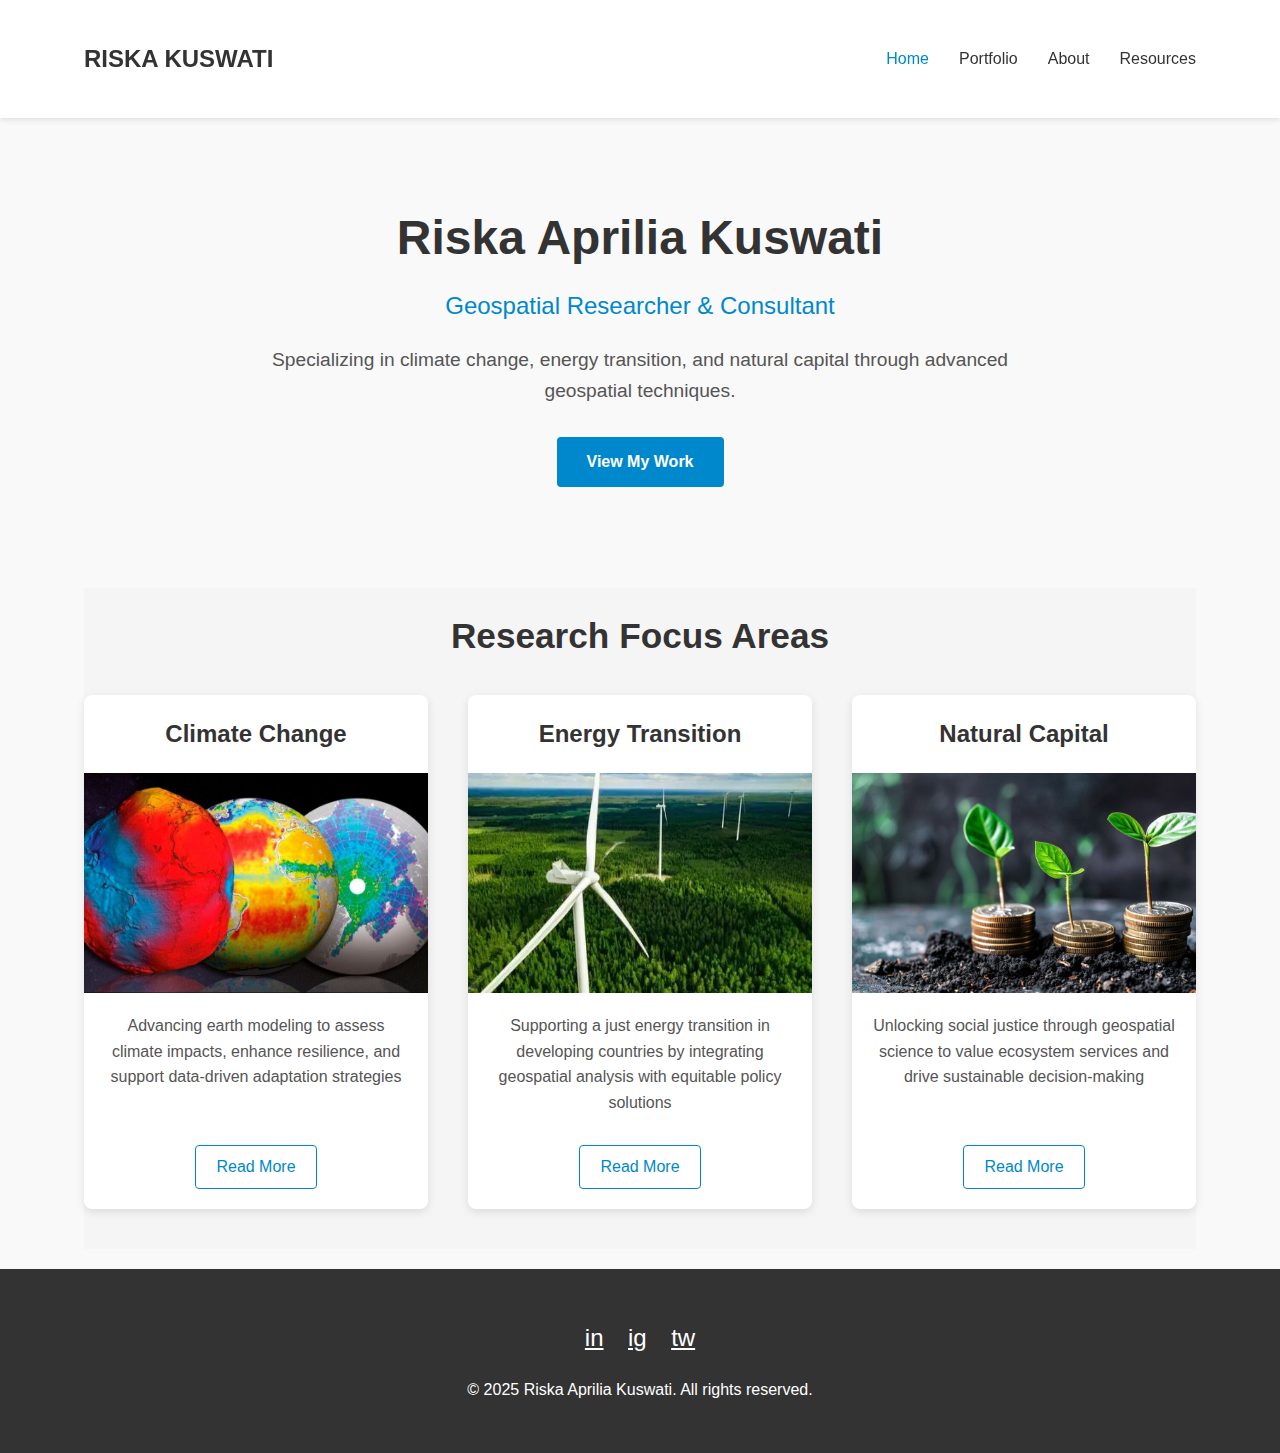
==== index.html @ 2ef8979d "add resources menu" ====
<!DOCTYPE html>
<html lang="en">
<head>
    <meta charset="UTF-8">
    <meta name="viewport" content="width=device-width, initial-scale=1.0">
    <title>Riska Aprilia Kuswati - Home</title>
    <link rel="stylesheet" href="styles.css">
</head>
<body>
    <!-- Header & Navigation -->
    <header>
        <div class="container">
            <nav>
                <div class="logo">RISKA KUSWATI</div>
                <ul class="nav-links">
                    <li><a href="index.html" class="nav-link active">Home</a></li>
                    <li><a href="portfolio.html" class="nav-link">Portfolio</a></li>
                    <li><a href="about.html" class="nav-link">About</a></li>
                    <li><a href="resources.html" class="nav-link">Resources</a></li>
                </ul>
                <div class="menu-toggle">&#9776;</div>
            </nav>
        </div>
    </header>

    <!-- Home Section -->
    <section id="home" class="active">
        <div class="container home-container">
            <div class="hero">
                <h1>Riska Aprilia Kuswati</h1>
                <p class="subtitle">Geospatial Researcher & Consultant</p>
                <p>Specializing in climate change, energy transition, and natural capital through advanced geospatial techniques.</p>
                <a href="portfolio.html" class="cta-button">View My Work</a>
            </div>
        </div>
        
        <div class="container">
            <div class="research-areas">
                <h2>Research Focus Areas</h2>
                <div class="research-grid">
                    <!-- Climate Change Area -->
                    <div class="research-item">
                        <h3>Climate Change</h3>
                        <div class="research-img">
                            <img src="images/climatechange.jpg" alt="Climate Change Research">
                        </div>
                        <p>Advancing earth modeling to assess climate impacts, enhance resilience, and support data-driven adaptation strategies</p>
                        <a href="#" class="read-more">Read More</a>
                    </div>
                    
                    <!-- Energy Transition Area -->
                    <div class="research-item">
                        <h3>Energy Transition</h3>
                        <div class="research-img">
                            <img src="images/energytransition.jpg" alt="Energy Transition Research">
                        </div>
                        <p>Supporting a just energy transition in developing countries by integrating geospatial analysis with equitable policy solutions</p>
                        <a href="#" class="read-more">Read More</a>
                    </div>
                    
                    <!-- Natural Capital Area -->
                    <div class="research-item">
                        <h3>Natural Capital</h3>
                        <div class="research-img">
                            <img src="images/naturalcapital.jpg" alt="Natural Capital Research">
                        </div>
                        <p>Unlocking social justice through geospatial science to value ecosystem services and drive sustainable decision-making</p>
                        <a href="#" class="read-more">Read More</a>
                    </div>
                </div>
            </div>
        </div>
    </section>

    <!-- Footer -->
    <footer>
        <div class="container">
            <div class="social-links">
                <!-- Add your social media links here -->
                <a href="#" title="LinkedIn">in</a>
                <a href="#" title="Instagram">ig</a>
                <a href="#" title="Twitter">tw</a>
            </div>
            <p>&copy; 2025 Riska Aprilia Kuswati. All rights reserved.</p>
        </div>
    </footer>

    <script>
        // Mobile menu toggle
        const menuToggle = document.querySelector('.menu-toggle');
        const navLinks = document.querySelector('.nav-links');
        
        menuToggle.addEventListener('click', () => {
            navLinks.classList.toggle('active');
        });
    </script>
</body>
</html>
---- styles.css ----
/* Reset and Base Styles */
* {
    margin: 0;
    padding: 0;
    box-sizing: border-box;
    font-family: 'Segoe UI', Tahoma, Geneva, Verdana, sans-serif;
}

body {
    line-height: 1.6;
    color: #333;
    background-color: #f5f5f5;
}

/* Container */
.container {
    width: 90%;
    max-width: 1200px;
    margin: 0 auto;
    padding: 20px;
}

/* Header */
header {
    background-color: #fff;
    box-shadow: 0 2px 5px rgba(0,0,0,0.1);
    position: sticky;
    top: 0;
    z-index: 100;
}

nav {
    display: flex;
    justify-content: space-between;
    align-items: center;
    padding: 20px 0;
}

.logo {
    font-size: 1.5rem;
    font-weight: bold;
    color: #333;
}

.nav-links {
    display: flex;
    list-style: none;
}

.nav-links li {
    margin-left: 30px;
}

.nav-links a {
    text-decoration: none;
    color: #333;
    font-weight: 500;
    transition: color 0.3s;
}

.nav-links a:hover, .nav-links a.active {
    color: #0088cc;
}

.menu-toggle {
    display: none;
    cursor: pointer;
    font-size: 1.5rem;
}

/* Section Styles */
section {
    display: block;
}

h2 {
    font-size: 2.5rem;
    margin-bottom: 30px;
    color: #0088cc;
}

/* CTA Button */
.cta-button {
    display: inline-block;
    background-color: #0088cc;
    color: #fff;
    padding: 12px 30px;
    border-radius: 4px;
    text-decoration: none;
    font-weight: bold;
    transition: background-color 0.3s;
}

.cta-button:hover {
    background-color: #006699;
}

/* Home Section */
#home {
    text-align: center;
    display: flex;
    flex-direction: column;
    justify-content: flex-start;
    align-items: center;
    background-color: #f9f9f9;
}

.home-container {
    position: relative;
    min-height: 50vh;
    width: 100%;
    display: flex;
    align-items: center;
    justify-content: center;
}

.hero {
    max-width: 800px;
    margin: 0 auto;
    width: 100%;
    padding: 40px 20px;
}

.hero h1 {
    font-size: 3rem;
    margin-bottom: 10px;
    color: #333;
}

.hero .subtitle {
    font-size: 1.5rem;
    color: #0088cc;
    font-weight: 500;
    margin-bottom: 20px;
}

.hero p {
    font-size: 1.2rem;
    margin-bottom: 30px;
    color: #555;
}

/* Research Areas */
.research-areas {
    width: 100%;
    padding: 20px 0 40px;
    background-color: #f5f5f5;
}

.research-areas h2 {
    margin-bottom: 30px;
    color: #333;
    font-size: 2.2rem;
}

.research-grid {
    display: grid;
    grid-template-columns: repeat(auto-fit, minmax(300px, 1fr));
    gap: 40px;
    max-width: 1200px;
    margin: 0 auto;
}

.research-item {
    background: #fff;
    border-radius: 8px;
    overflow: hidden;
    box-shadow: 0 3px 10px rgba(0,0,0,0.1);
    transition: transform 0.3s, box-shadow 0.3s;
    display: flex;
    flex-direction: column;
    padding-bottom: 20px;
}

.research-item:hover {
    transform: translateY(-5px);
    box-shadow: 0 5px 15px rgba(0,0,0,0.15);
}

.research-item h3 {
    color: #333;
    font-size: 1.5rem;
    padding: 20px;
    margin: 0;
    text-align: center;
}

.research-img {
    width: 100%;
    height: 220px;
    overflow: hidden;
}

.research-img img {
    width: 100%;
    height: 100%;
    object-fit: cover;
    transition: transform 0.5s;
}

.research-item:hover .research-img img {
    transform: scale(1.05);
}

.research-item p {
    padding: 20px;
    margin: 0;
    line-height: 1.6;
    color: #555;
    flex-grow: 1;
    text-align: center;
}

.read-more {
    display: inline-block;
    margin: 10px auto 0;
    padding: 8px 20px;
    color: #0088cc;
    text-decoration: none;
    font-weight: 500;
    border: 1px solid #0088cc;
    border-radius: 4px;
    transition: background 0.3s, color 0.3s;
}

.read-more:hover {
    background: #0088cc;
    color: #fff;
}

/* Portfolio Categories */
.portfolio-categories {
    margin-bottom: 40px;
    text-align: center;
}

.category-btn {
    background: #f5f5f5;
    color: #333;
    border: none;
    padding: 10px 20px;
    margin: 0 5px 10px;
    border-radius: 4px;
    cursor: pointer;
    font-weight: 500;
    transition: all 0.3s ease;
}

.category-btn.active {
    background: #0088cc;
    color: white;
}

/* Carousel Styles */
.carousel-container {
    width: 100%;
    max-width: 800px;
    margin: 0 auto;
}

.carousel-section {
    display: none;
    margin-bottom: 60px;
}

.carousel-section.active {
    display: block;
}

.category-description {
    text-align: center;
    margin-bottom: 30px;
}

.category-description h3 {
    color: #0088cc;
    font-size: 1.8rem;
    margin-bottom: 10px;
}

.category-description p {
    color: #555;
    font-size: 1.1rem;
    max-width: 700px;
    margin: 0 auto;
}

.carousel {
    position: relative;
    overflow: hidden;
    border-radius: 8px;
    box-shadow: 0 4px 8px rgba(0,0,0,0.1);
    background: #fff;
}

.carousel-inner {
    position: relative;
    width: 100%;
    height: 500px;
}

.carousel-item {
    position: absolute;
    top: 0;
    left: 0;
    width: 100%;
    height: 100%;
    opacity: 0;
    transition: opacity 0.6s ease-in-out;
}

.carousel-item.active {
    opacity: 1;
}

.carousel-img {
    width: 100%;
    height: 100%;
    object-fit: cover;
}

.carousel-caption {
    position: absolute;
    bottom: 0;
    left: 0;
    right: 0;
    background: rgba(0,0,0,0.7);
    color: white;
    padding: 15px 20px;
    font-size: 1.1rem;
}

.carousel-control {
    position: absolute;
    top: 50%;
    transform: translateY(-50%);
    font-size: 24px;
    font-weight: bold;
    background: rgba(0,0,0,0.3);
    color: white;
    border: none;
    width: 40px;
    height: 40px;
    border-radius: 50%;
    cursor: pointer;
    display: flex;
    justify-content: center;
    align-items: center;
    transition: background 0.3s;
}

.carousel-control:hover {
    background: rgba(0,0,0,0.6);
}

.prev {
    left: 10px;
}

.next {
    right: 10px;
}

/* About Section */
.about-wrapper {
    display: flex;
    position: relative;
}

.about-img {
    width: 250px;
    margin-right: 30px;
    flex-shrink: 0;
}

.about-img img {
    width: 100%;
    border-radius: 8px;
    box-shadow: 0 2px 5px rgba(0,0,0,0.1);
}

.about-text-full {
    flex: 1;
}

.about-text-full p,
.about-text-full ul {
    margin-bottom: 15px;
    line-height: 1.6;
}

.about-text-full ul {
    list-style-type: disc;
    margin-left: 20px;
    margin-bottom: 20px;
}

/* Footer */
footer {
    background-color: #333;
    color: #fff;
    text-align: center;
    padding: 30px 0;
}

.social-links {
    margin-bottom: 20px;
}

.social-links a {
    color: #fff;
    font-size: 1.5rem;
    margin: 0 10px;
    transition: color 0.3s;
}

.social-links a:hover {
    color: #0088cc;
}

/* Responsive Styles */
@media (max-width: 768px) {
    .menu-toggle {
        display: block;
    }
    
    .nav-links {
        position: absolute;
        top: 100%;
        left: 0;
        width: 100%;
        background-color: #fff;
        flex-direction: column;
        padding: 20px;
        box-shadow: 0 2px 5px rgba(0,0,0,0.1);
        display: none;
    }
    
    .nav-links.active {
        display: flex;
    }
    
    .nav-links li {
        margin: 10px 0;
    }
    
    .about-wrapper {
        flex-direction: column;
    }
    
    .about-img {
        width: 80%;
        max-width: 250px;
        margin: 0 auto 20px;
    }
}
/* Blog Preview Styles */
.blog-previews {
    margin-top: 20px;
}

.blog-preview-card {
    background-color: #f9f9f9;
    border-left: 3px solid #0088cc;
    padding: 15px;
    margin-bottom: 15px;
    border-radius: 0 4px 4px 0;
    transition: transform 0.2s, box-shadow 0.2s;
}

.blog-preview-card:hover {
    transform: translateX(5px);
    box-shadow: 0 2px 8px rgba(0,0,0,0.1);
}

.blog-preview-card h4 {
    margin: 0 0 5px 0;
    color: #333;
    font-size: 1.1rem;
}

.blog-date {
    color: #777;
    font-size: 0.8rem;
    margin: 0 0 8px 0;
}

.blog-excerpt {
    margin: 0 0 10px 0;
    font-size: 0.9rem;
    line-height: 1.5;
    color: #555;
    display: -webkit-box;
    -webkit-line-clamp: 3;
    -webkit-box-orient: vertical;
    overflow: hidden;
    text-overflow: ellipsis;
}

/* When you have multiple blog posts */
.all-blogs-link {
    display: block;
    margin-top: 15px;
    text-align: right;
    font-size: 0.9rem;
}
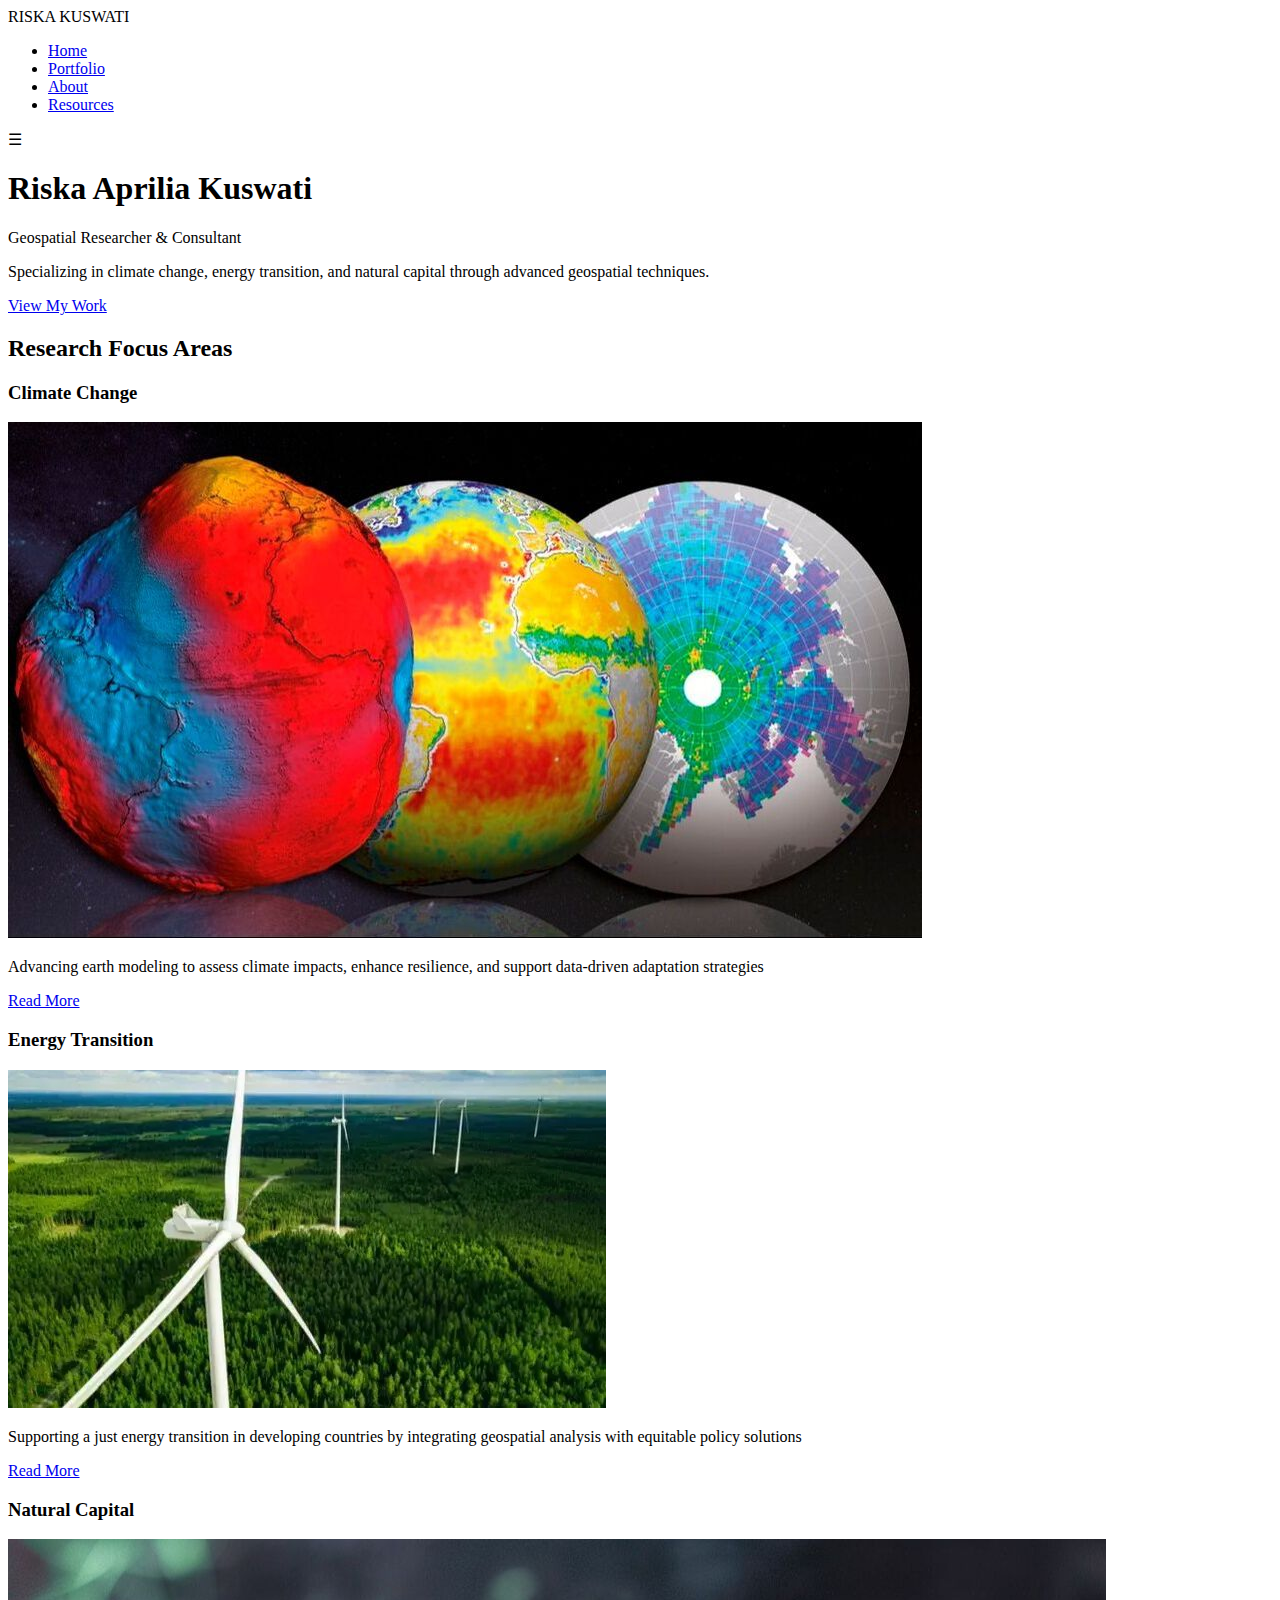
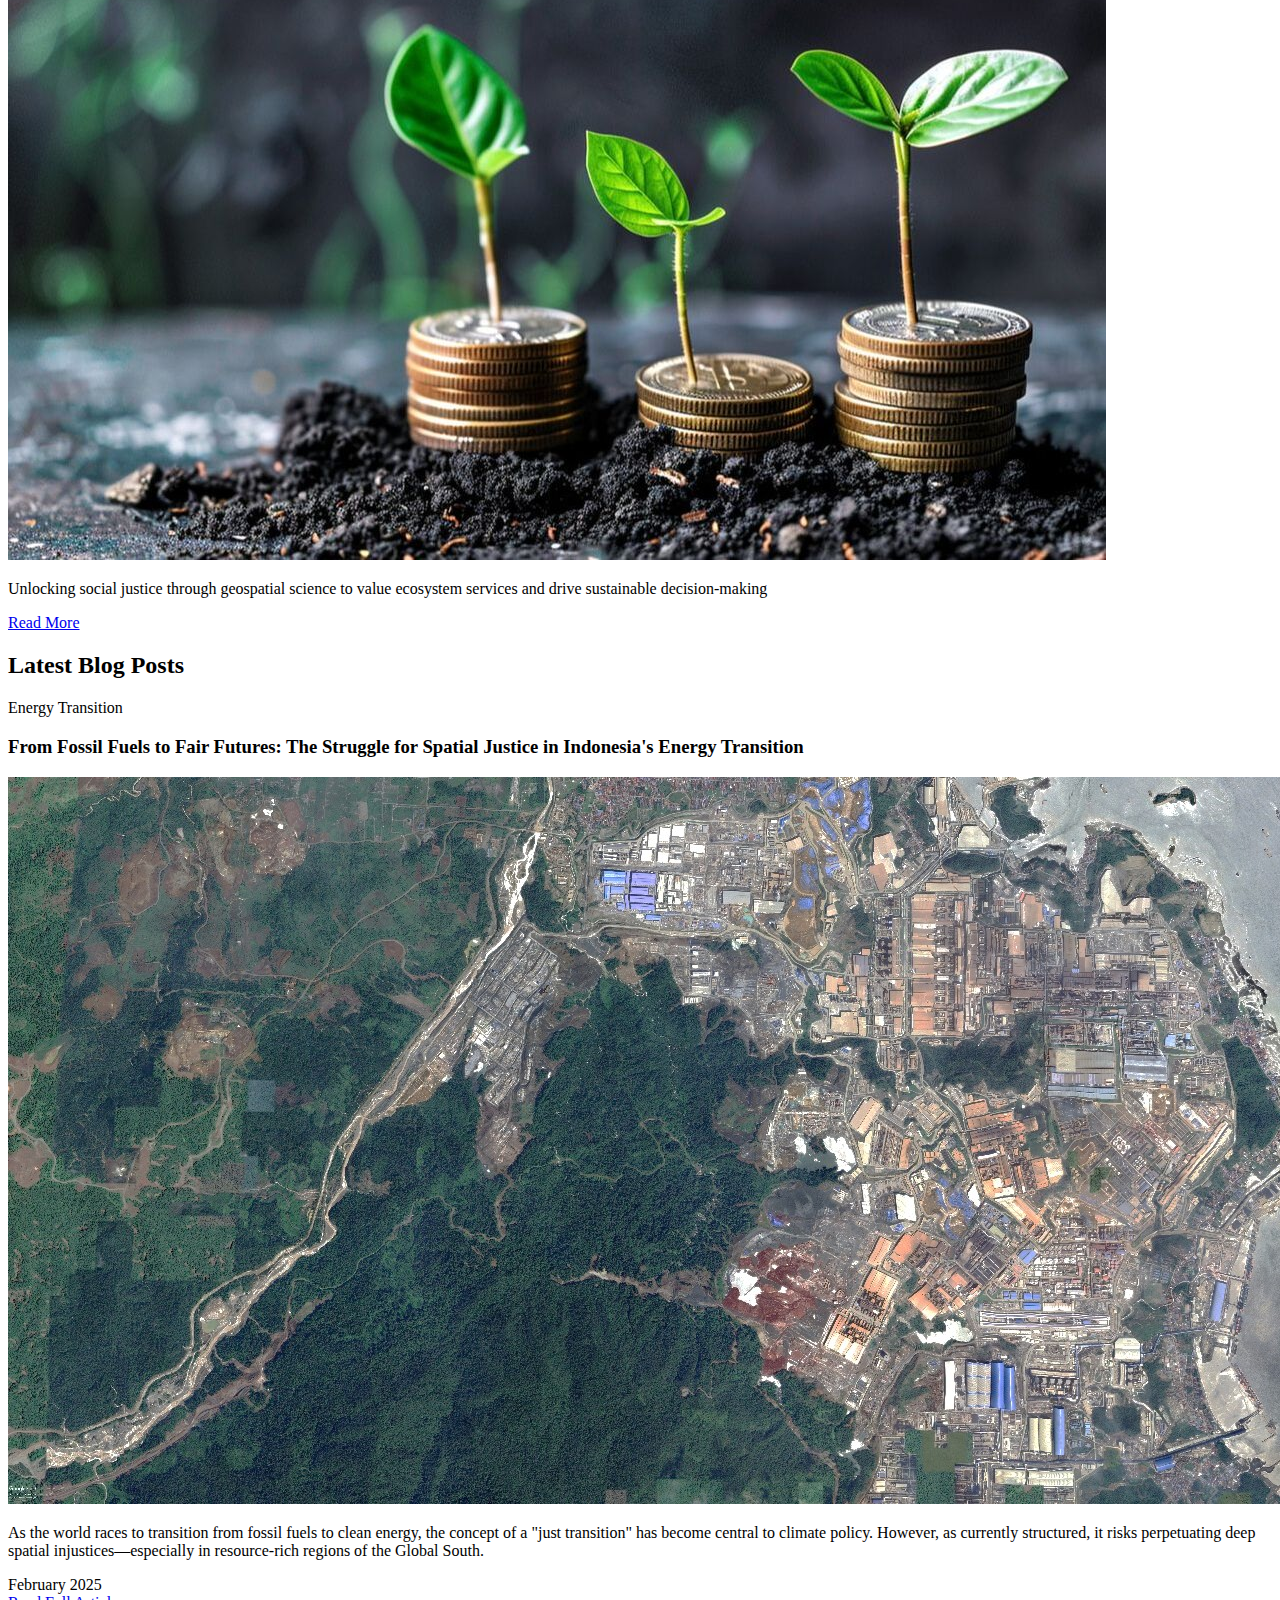
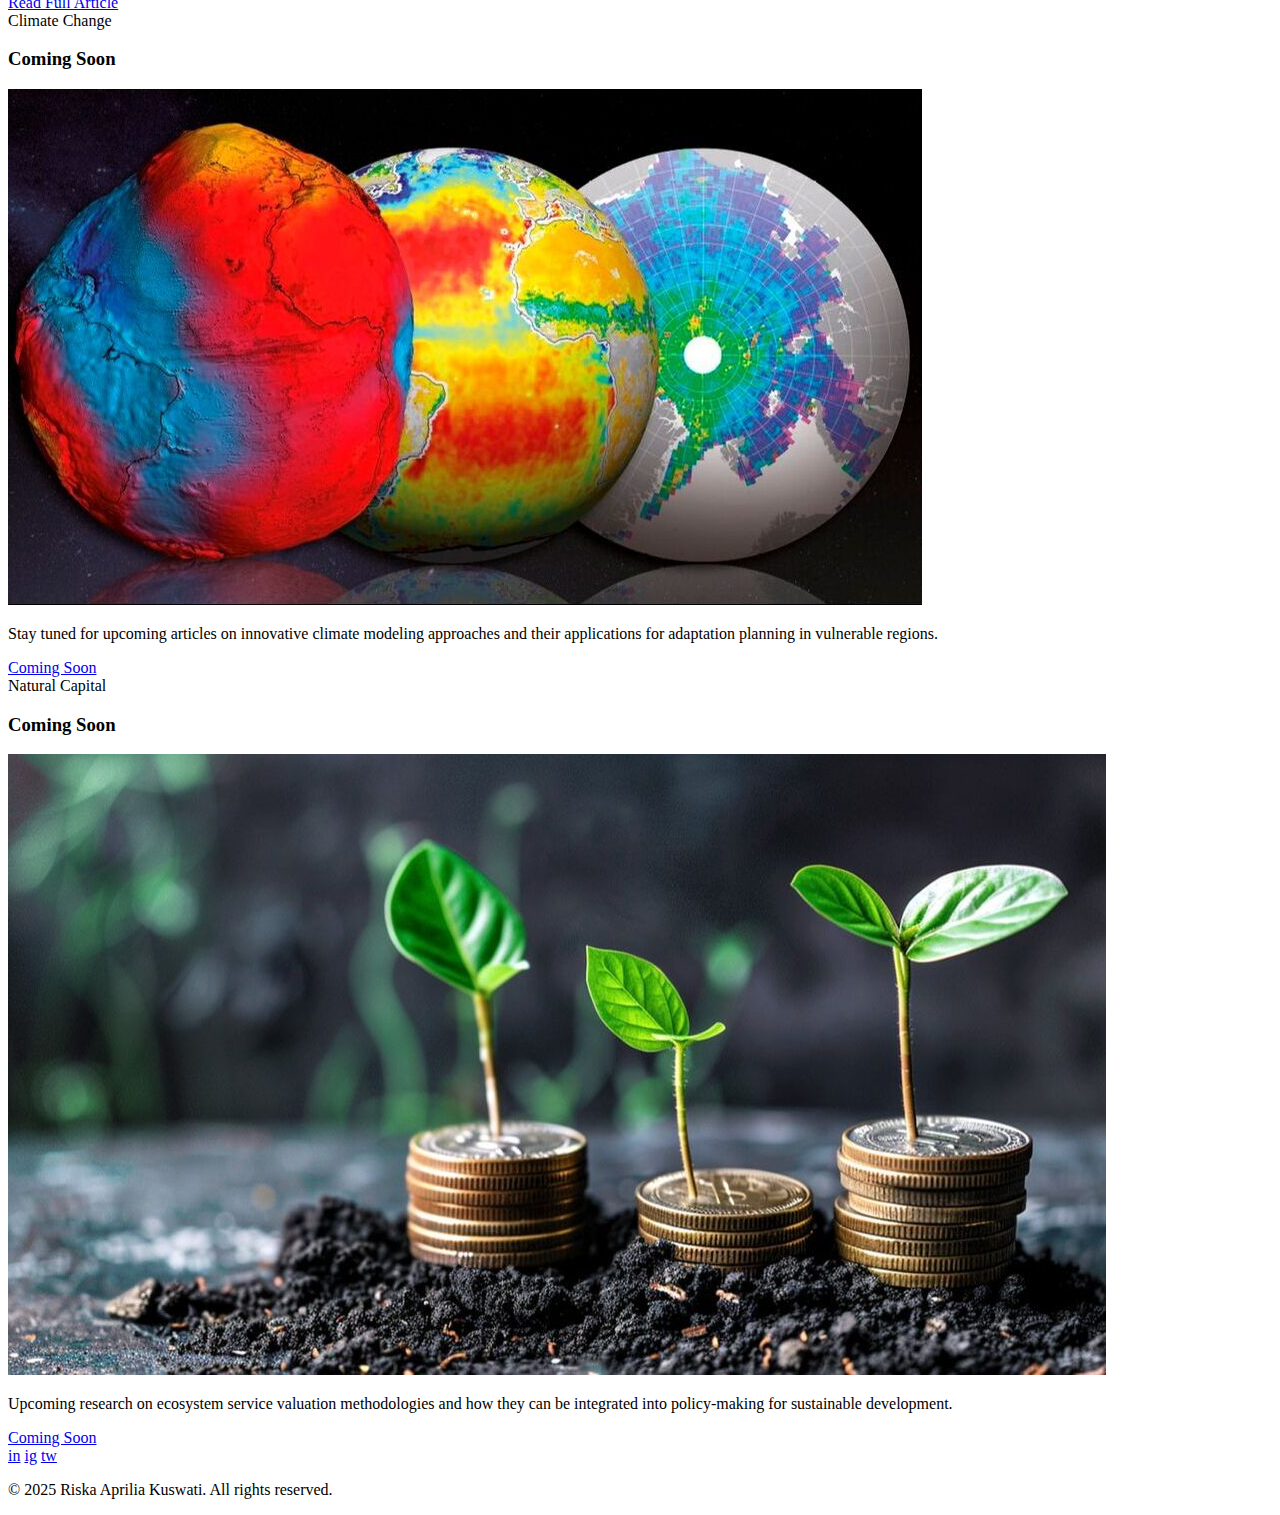
==== commit 8dccd836: "Update index.html" ====
--- a/index.html
+++ b/index.html
@@ -70,6 +70,59 @@
                 </div>
             </div>
         </div>
+        
+        <!-- Latest Blog Posts Section -->
+        <div class="container">
+            <div class="latest-blogs">
+                <h2>Latest Blog Posts</h2>
+                <div class="blog-grid">
+                    <!-- Energy Transition Blog -->
+                    <div class="blog-item">
+                        <div class="blog-category">Energy Transition</div>
+                        <h3>From Fossil Fuels to Fair Futures: The Struggle for Spatial Justice in Indonesia's Energy Transition</h3>
+                        <div class="blog-img">
+                            <img src="images/morowali-industrial-park.jpg" alt="Satellite image of Indonesia's Morowali Industrial Park">
+                        </div>
+                        <p class="blog-excerpt">
+                            As the world races to transition from fossil fuels to clean energy, the concept of a "just transition" has become central to climate policy. 
+                            However, as currently structured, it risks perpetuating deep spatial injustices—especially in resource-rich regions of the Global South.
+                        </p>
+                        <div class="blog-meta">
+                            <span class="blog-date">February 2025</span>
+                        </div>
+                        <a href="energy-transition-blog.html" class="read-more">Read Full Article</a>
+                    </div>
+                    
+                    <!-- Climate Change Blog Placeholder -->
+                    <div class="blog-item coming-soon">
+                        <div class="blog-category">Climate Change</div>
+                        <h3>Coming Soon</h3>
+                        <div class="blog-img placeholder">
+                            <img src="images/climatechange.jpg" alt="Climate Change Blog Coming Soon">
+                        </div>
+                        <p class="blog-excerpt">
+                            Stay tuned for upcoming articles on innovative climate modeling approaches and their 
+                            applications for adaptation planning in vulnerable regions.
+                        </p>
+                        <a href="#" class="read-more disabled">Coming Soon</a>
+                    </div>
+                    
+                    <!-- Natural Capital Blog Placeholder -->
+                    <div class="blog-item coming-soon">
+                        <div class="blog-category">Natural Capital</div>
+                        <h3>Coming Soon</h3>
+                        <div class="blog-img placeholder">
+                            <img src="images/naturalcapital.jpg" alt="Natural Capital Blog Coming Soon">
+                        </div>
+                        <p class="blog-excerpt">
+                            Upcoming research on ecosystem service valuation methodologies and how they can be 
+                            integrated into policy-making for sustainable development.
+                        </p>
+                        <a href="#" class="read-more disabled">Coming Soon</a>
+                    </div>
+                </div>
+            </div>
+        </div>
     </section>
 
     <!-- Footer -->
--- a/styles.css
+++ b/styles.css
@@ -1,506 +1,127 @@
-/* Reset and Base Styles */
-* {
-    margin: 0;
-    padding: 0;
-    box-sizing: border-box;
-    font-family: 'Segoe UI', Tahoma, Geneva, Verdana, sans-serif;
+/* Additional styles for Resources page */
+
+/* Section intro text */
+.section-intro {
+    font-size: 1.2rem;
+    margin-bottom: 2rem;
+    max-width: 800px;
+    line-height: 1.6;
 }
 
-body {
-    line-height: 1.6;
-    color: #333;
-    background-color: #f5f5f5;
+/* Resource section container */
+.resource-section {
+    margin-bottom: 3rem;
+    padding-bottom: 2rem;
+    border-bottom: 1px solid #eaeaea;
 }
 
-/* Container */
-.container {
-    width: 90%;
-    max-width: 1200px;
-    margin: 0 auto;
-    padding: 20px;
+.resource-section:last-child {
+    border-bottom: none;
 }
 
-/* Header */
-header {
-    background-color: #fff;
-    box-shadow: 0 2px 5px rgba(0,0,0,0.1);
-    position: sticky;
-    top: 0;
-    z-index: 100;
+.resource-section h2 {
+    margin-bottom: 1.5rem;
+    position: relative;
+    padding-bottom: 0.5rem;
 }
 
-nav {
-    display: flex;
-    justify-content: space-between;
-    align-items: center;
-    padding: 20px 0;
+.resource-section h2::after {
+    content: '';
+    position: absolute;
+    left: 0;
+    bottom: 0;
+    width: 50px;
+    height: 3px;
+    background-color: #4a90e2;
 }
 
-.logo {
-    font-size: 1.5rem;
-    font-weight: bold;
+/* Grid layout for repositories and datasets */
+.resources-grid {
+    display: grid;
+    grid-template-columns: repeat(auto-fill, minmax(300px, 1fr));
+    gap: 2rem;
+}
+
+/* Card styling */
+.resource-card {
+    background-color: #f9f9f9;
+    border-radius: 8px;
+    padding: 1.5rem;
+    box-shadow: 0 2px 10px rgba(0, 0, 0, 0.05);
+    transition: transform 0.3s ease, box-shadow 0.3s ease;
+}
+
+.resource-card:hover {
+    transform: translateY(-5px);
+    box-shadow: 0 5px 15px rgba(0, 0, 0, 0.1);
+}
+
+.resource-card h3 {
+    margin-top: 0;
+    margin-bottom: 1rem;
     color: #333;
 }
 
-.nav-links {
-    display: flex;
-    list-style: none;
+.resource-card p {
+    margin-bottom: 1.5rem;
+    color: #666;
 }
 
-.nav-links li {
-    margin-left: 30px;
+/* List layout for papers */
+.resources-list {
+    display: flex;
+    flex-direction: column;
+    gap: 1.5rem;
 }
 
-.nav-links a {
-    text-decoration: none;
-    color: #333;
-    font-weight: 500;
-    transition: color 0.3s;
+.paper-item {
+    background-color: #f9f9f9;
+    border-radius: 8px;
+    padding: 1.5rem;
+    box-shadow: 0 2px 10px rgba(0, 0, 0, 0.05);
 }
 
-.nav-links a:hover, .nav-links a.active {
-    color: #0088cc;
-}
-
-.menu-toggle {
-    display: none;
-    cursor: pointer;
-    font-size: 1.5rem;
-}
-
-/* Section Styles */
-section {
-    display: block;
-}
-
-h2 {
-    font-size: 2.5rem;
-    margin-bottom: 30px;
-    color: #0088cc;
-}
-
-/* CTA Button */
-.cta-button {
-    display: inline-block;
-    background-color: #0088cc;
-    color: #fff;
-    padding: 12px 30px;
-    border-radius: 4px;
-    text-decoration: none;
-    font-weight: bold;
-    transition: background-color 0.3s;
-}
-
-.cta-button:hover {
-    background-color: #006699;
-}
-
-/* Home Section */
-#home {
-    text-align: center;
-    display: flex;
-    flex-direction: column;
-    justify-content: flex-start;
-    align-items: center;
-    background-color: #f9f9f9;
-}
-
-.home-container {
-    position: relative;
-    min-height: 50vh;
-    width: 100%;
-    display: flex;
-    align-items: center;
-    justify-content: center;
-}
-
-.hero {
-    max-width: 800px;
-    margin: 0 auto;
-    width: 100%;
-    padding: 40px 20px;
-}
-
-.hero h1 {
-    font-size: 3rem;
-    margin-bottom: 10px;
+.paper-item h3 {
+    margin-top: 0;
+    margin-bottom: 0.5rem;
     color: #333;
 }
 
-.hero .subtitle {
-    font-size: 1.5rem;
-    color: #0088cc;
-    font-weight: 500;
-    margin-bottom: 20px;
+.paper-meta {
+    font-style: italic;
+    color: #666;
+    margin-bottom: 1rem;
 }
 
-.hero p {
-    font-size: 1.2rem;
-    margin-bottom: 30px;
-    color: #555;
+.paper-abstract {
+    margin-bottom: 1rem;
+    line-height: 1.5;
 }
 
-/* Research Areas */
-.research-areas {
-    width: 100%;
-    padding: 20px 0 40px;
-    background-color: #f5f5f5;
+/* Resource links */
+.resource-link {
+    display: inline-block;
+    background-color: #4a90e2;
+    color: white;
+    padding: 0.5rem 1rem;
+    border-radius: 4px;
+    text-decoration: none;
+    font-weight: 500;
+    transition: background-color 0.3s ease;
 }
 
-.research-areas h2 {
-    margin-bottom: 30px;
-    color: #333;
-    font-size: 2.2rem;
+.resource-link:hover {
+    background-color: #3a7bc8;
 }
 
-.research-grid {
-    display: grid;
-    grid-template-columns: repeat(auto-fit, minmax(300px, 1fr));
-    gap: 40px;
-    max-width: 1200px;
-    margin: 0 auto;
-}
-
-.research-item {
-    background: #fff;
-    border-radius: 8px;
-    overflow: hidden;
-    box-shadow: 0 3px 10px rgba(0,0,0,0.1);
-    transition: transform 0.3s, box-shadow 0.3s;
-    display: flex;
-    flex-direction: column;
-    padding-bottom: 20px;
-}
-
-.research-item:hover {
-    transform: translateY(-5px);
-    box-shadow: 0 5px 15px rgba(0,0,0,0.15);
-}
-
-.research-item h3 {
-    color: #333;
-    font-size: 1.5rem;
-    padding: 20px;
-    margin: 0;
-    text-align: center;
-}
-
-.research-img {
-    width: 100%;
-    height: 220px;
-    overflow: hidden;
-}
-
-.research-img img {
-    width: 100%;
-    height: 100%;
-    object-fit: cover;
-    transition: transform 0.5s;
-}
-
-.research-item:hover .research-img img {
-    transform: scale(1.05);
-}
-
-.research-item p {
-    padding: 20px;
-    margin: 0;
-    line-height: 1.6;
-    color: #555;
-    flex-grow: 1;
-    text-align: center;
-}
-
-.read-more {
-    display: inline-block;
-    margin: 10px auto 0;
-    padding: 8px 20px;
-    color: #0088cc;
-    text-decoration: none;
-    font-weight: 500;
-    border: 1px solid #0088cc;
-    border-radius: 4px;
-    transition: background 0.3s, color 0.3s;
-}
-
-.read-more:hover {
-    background: #0088cc;
-    color: #fff;
-}
-
-/* Portfolio Categories */
-.portfolio-categories {
-    margin-bottom: 40px;
-    text-align: center;
-}
-
-.category-btn {
-    background: #f5f5f5;
-    color: #333;
-    border: none;
-    padding: 10px 20px;
-    margin: 0 5px 10px;
-    border-radius: 4px;
-    cursor: pointer;
-    font-weight: 500;
-    transition: all 0.3s ease;
-}
-
-.category-btn.active {
-    background: #0088cc;
-    color: white;
-}
-
-/* Carousel Styles */
-.carousel-container {
-    width: 100%;
-    max-width: 800px;
-    margin: 0 auto;
-}
-
-.carousel-section {
-    display: none;
-    margin-bottom: 60px;
-}
-
-.carousel-section.active {
-    display: block;
-}
-
-.category-description {
-    text-align: center;
-    margin-bottom: 30px;
-}
-
-.category-description h3 {
-    color: #0088cc;
-    font-size: 1.8rem;
-    margin-bottom: 10px;
-}
-
-.category-description p {
-    color: #555;
-    font-size: 1.1rem;
-    max-width: 700px;
-    margin: 0 auto;
-}
-
-.carousel {
-    position: relative;
-    overflow: hidden;
-    border-radius: 8px;
-    box-shadow: 0 4px 8px rgba(0,0,0,0.1);
-    background: #fff;
-}
-
-.carousel-inner {
-    position: relative;
-    width: 100%;
-    height: 500px;
-}
-
-.carousel-item {
-    position: absolute;
-    top: 0;
-    left: 0;
-    width: 100%;
-    height: 100%;
-    opacity: 0;
-    transition: opacity 0.6s ease-in-out;
-}
-
-.carousel-item.active {
-    opacity: 1;
-}
-
-.carousel-img {
-    width: 100%;
-    height: 100%;
-    object-fit: cover;
-}
-
-.carousel-caption {
-    position: absolute;
-    bottom: 0;
-    left: 0;
-    right: 0;
-    background: rgba(0,0,0,0.7);
-    color: white;
-    padding: 15px 20px;
-    font-size: 1.1rem;
-}
-
-.carousel-control {
-    position: absolute;
-    top: 50%;
-    transform: translateY(-50%);
-    font-size: 24px;
-    font-weight: bold;
-    background: rgba(0,0,0,0.3);
-    color: white;
-    border: none;
-    width: 40px;
-    height: 40px;
-    border-radius: 50%;
-    cursor: pointer;
-    display: flex;
-    justify-content: center;
-    align-items: center;
-    transition: background 0.3s;
-}
-
-.carousel-control:hover {
-    background: rgba(0,0,0,0.6);
-}
-
-.prev {
-    left: 10px;
-}
-
-.next {
-    right: 10px;
-}
-
-/* About Section */
-.about-wrapper {
-    display: flex;
-    position: relative;
-}
-
-.about-img {
-    width: 250px;
-    margin-right: 30px;
-    flex-shrink: 0;
-}
-
-.about-img img {
-    width: 100%;
-    border-radius: 8px;
-    box-shadow: 0 2px 5px rgba(0,0,0,0.1);
-}
-
-.about-text-full {
-    flex: 1;
-}
-
-.about-text-full p,
-.about-text-full ul {
-    margin-bottom: 15px;
-    line-height: 1.6;
-}
-
-.about-text-full ul {
-    list-style-type: disc;
-    margin-left: 20px;
-    margin-bottom: 20px;
-}
-
-/* Footer */
-footer {
-    background-color: #333;
-    color: #fff;
-    text-align: center;
-    padding: 30px 0;
-}
-
-.social-links {
-    margin-bottom: 20px;
-}
-
-.social-links a {
-    color: #fff;
-    font-size: 1.5rem;
-    margin: 0 10px;
-    transition: color 0.3s;
-}
-
-.social-links a:hover {
-    color: #0088cc;
-}
-
-/* Responsive Styles */
+/* Responsive adjustments */
 @media (max-width: 768px) {
-    .menu-toggle {
-        display: block;
+    .resources-grid {
+        grid-template-columns: 1fr;
     }
     
-    .nav-links {
-        position: absolute;
-        top: 100%;
-        left: 0;
-        width: 100%;
-        background-color: #fff;
-        flex-direction: column;
-        padding: 20px;
-        box-shadow: 0 2px 5px rgba(0,0,0,0.1);
-        display: none;
-    }
-    
-    .nav-links.active {
-        display: flex;
-    }
-    
-    .nav-links li {
-        margin: 10px 0;
-    }
-    
-    .about-wrapper {
-        flex-direction: column;
-    }
-    
-    .about-img {
-        width: 80%;
-        max-width: 250px;
-        margin: 0 auto 20px;
+    .resource-section {
+        margin-bottom: 2rem;
+        padding-bottom: 1.5rem;
     }
 }
-/* Blog Preview Styles */
-.blog-previews {
-    margin-top: 20px;
-}
-
-.blog-preview-card {
-    background-color: #f9f9f9;
-    border-left: 3px solid #0088cc;
-    padding: 15px;
-    margin-bottom: 15px;
-    border-radius: 0 4px 4px 0;
-    transition: transform 0.2s, box-shadow 0.2s;
-}
-
-.blog-preview-card:hover {
-    transform: translateX(5px);
-    box-shadow: 0 2px 8px rgba(0,0,0,0.1);
-}
-
-.blog-preview-card h4 {
-    margin: 0 0 5px 0;
-    color: #333;
-    font-size: 1.1rem;
-}
-
-.blog-date {
-    color: #777;
-    font-size: 0.8rem;
-    margin: 0 0 8px 0;
-}
-
-.blog-excerpt {
-    margin: 0 0 10px 0;
-    font-size: 0.9rem;
-    line-height: 1.5;
-    color: #555;
-    display: -webkit-box;
-    -webkit-line-clamp: 3;
-    -webkit-box-orient: vertical;
-    overflow: hidden;
-    text-overflow: ellipsis;
-}
-
-/* When you have multiple blog posts */
-.all-blogs-link {
-    display: block;
-    margin-top: 15px;
-    text-align: right;
-    font-size: 0.9rem;
-}
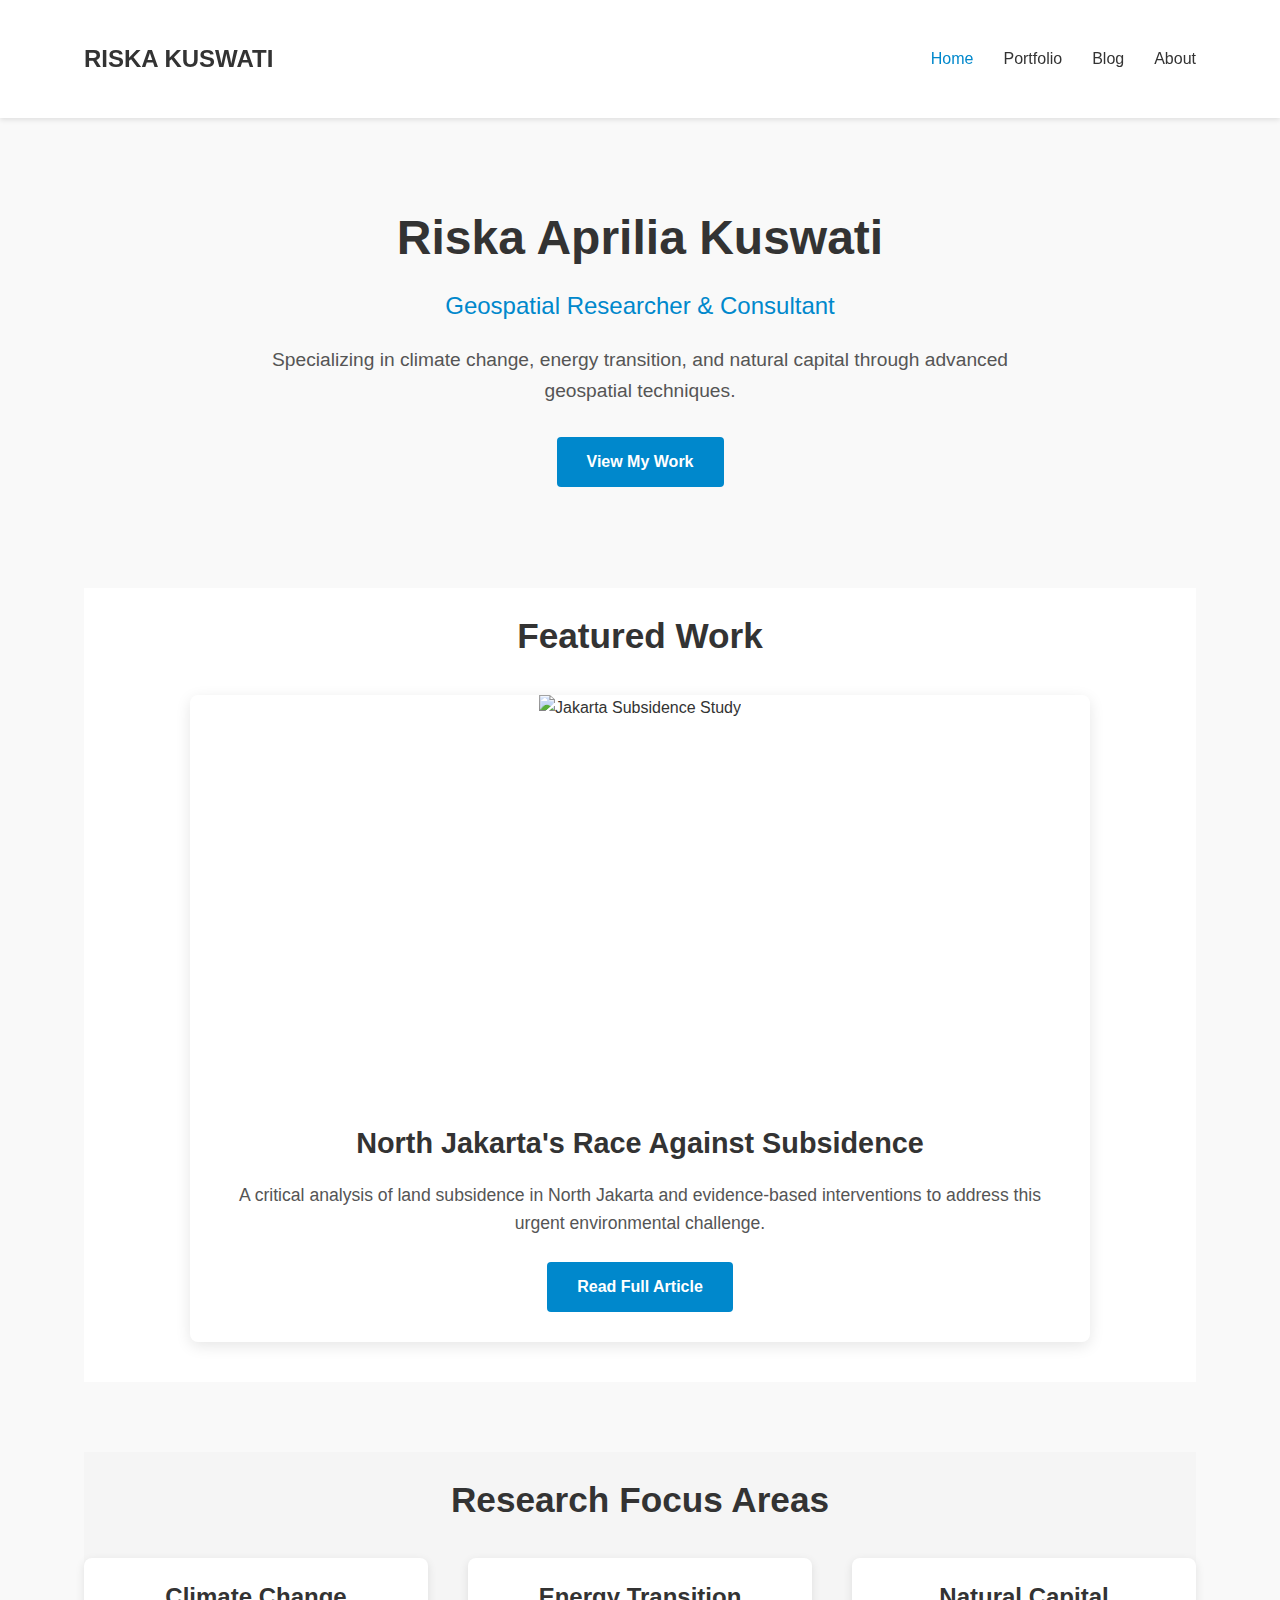
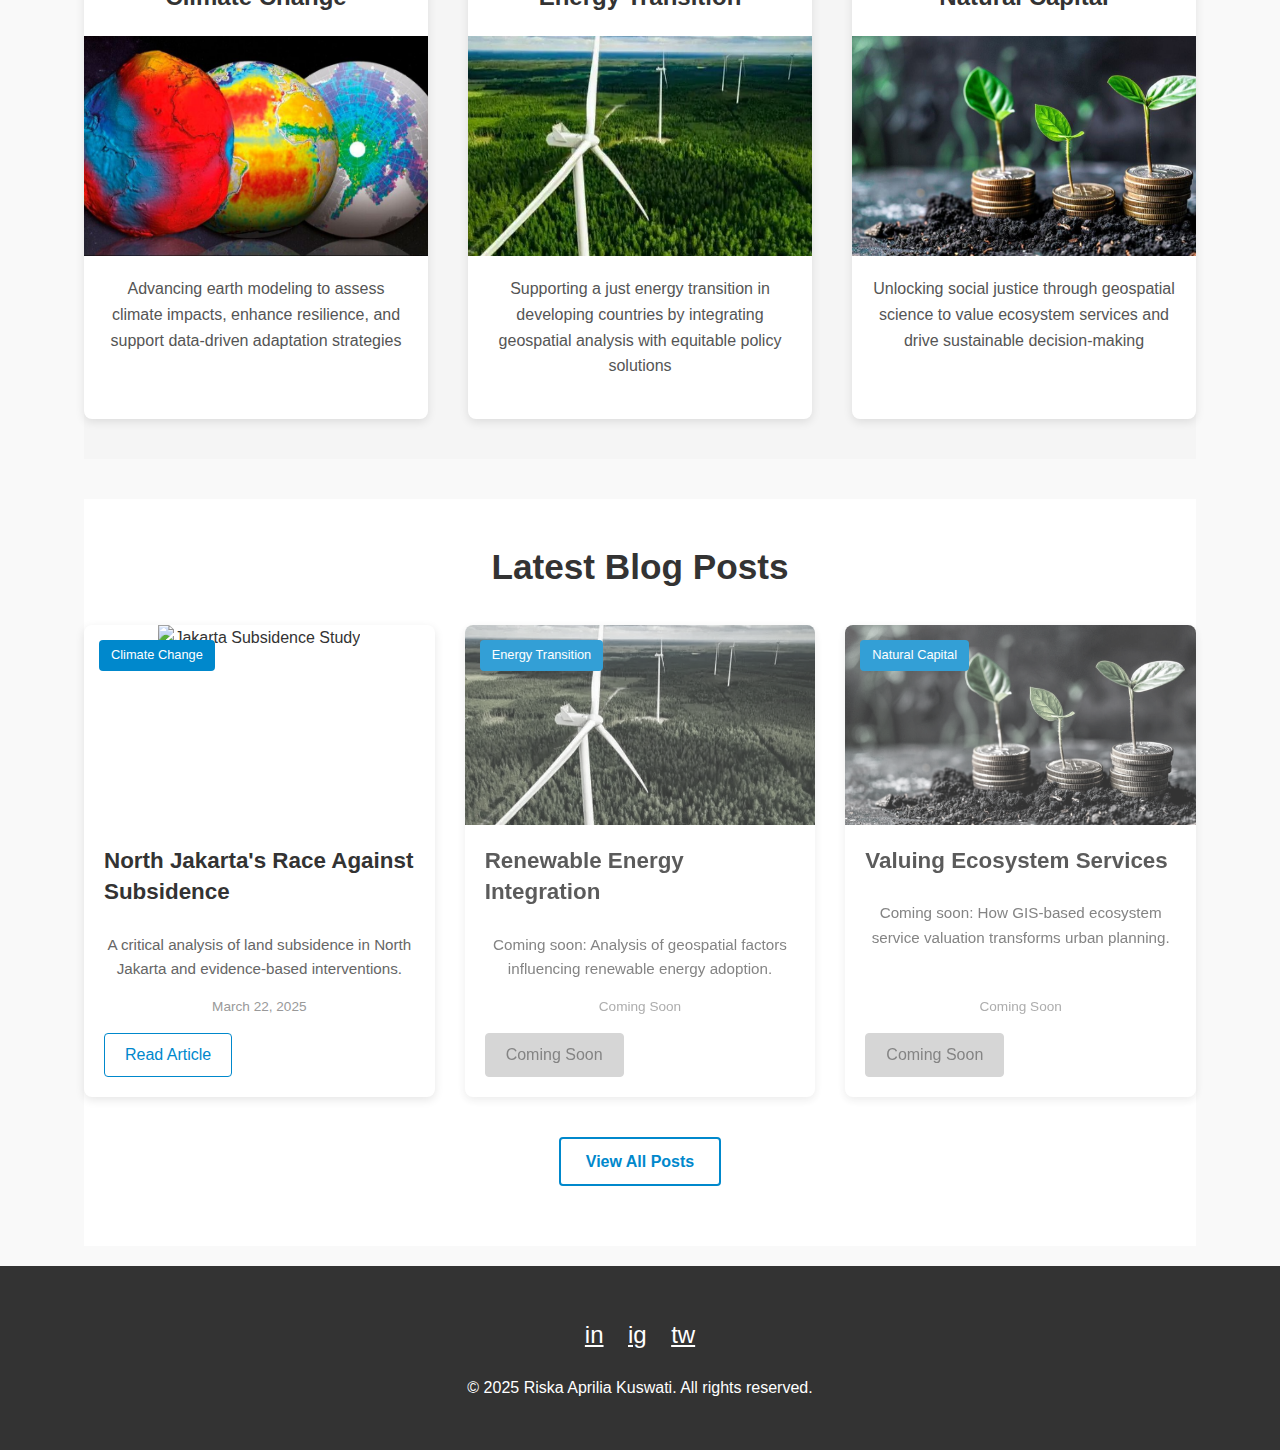
==== commit 1d0c44cd: "Update index.html" ====
--- a/index.html
+++ b/index.html
@@ -15,8 +15,8 @@
                 <ul class="nav-links">
                     <li><a href="index.html" class="nav-link active">Home</a></li>
                     <li><a href="portfolio.html" class="nav-link">Portfolio</a></li>
+                    <li><a href="blog.html" class="nav-link">Blog</a></li>
                     <li><a href="about.html" class="nav-link">About</a></li>
-                    <li><a href="resources.html" class="nav-link">Resources</a></li>
                 </ul>
                 <div class="menu-toggle">&#9776;</div>
             </nav>
@@ -35,6 +35,20 @@
         </div>
         
         <div class="container">
+            <div class="featured-work">
+                <h2>Featured Work</h2>
+                <div class="featured-item">
+                    <div class="featured-img">
+                        <img src="images/jakarta_intervention_effects.png" alt="Jakarta Subsidence Study">
+                    </div>
+                    <h3>North Jakarta's Race Against Subsidence</h3>
+                    <p>A critical analysis of land subsidence in North Jakarta and evidence-based interventions to address this urgent environmental challenge.</p>
+                    <a href="jakarta-subsidence.html" class="cta-button">Read Full Article</a>
+                </div>
+            </div>
+        </div>
+        
+        <div class="container">
             <div class="research-areas">
                 <h2>Research Focus Areas</h2>
                 <div class="research-grid">
@@ -45,7 +59,6 @@
                             <img src="images/climatechange.jpg" alt="Climate Change Research">
                         </div>
                         <p>Advancing earth modeling to assess climate impacts, enhance resilience, and support data-driven adaptation strategies</p>
-                        <a href="#" class="read-more">Read More</a>
                     </div>
                     
                     <!-- Energy Transition Area -->
@@ -55,7 +68,6 @@
                             <img src="images/energytransition.jpg" alt="Energy Transition Research">
                         </div>
                         <p>Supporting a just energy transition in developing countries by integrating geospatial analysis with equitable policy solutions</p>
-                        <a href="#" class="read-more">Read More</a>
                     </div>
                     
                     <!-- Natural Capital Area -->
@@ -65,61 +77,59 @@
                             <img src="images/naturalcapital.jpg" alt="Natural Capital Research">
                         </div>
                         <p>Unlocking social justice through geospatial science to value ecosystem services and drive sustainable decision-making</p>
-                        <a href="#" class="read-more">Read More</a>
                     </div>
                 </div>
             </div>
         </div>
         
-        <!-- Latest Blog Posts Section -->
         <div class="container">
             <div class="latest-blogs">
                 <h2>Latest Blog Posts</h2>
                 <div class="blog-grid">
-                    <!-- Energy Transition Blog -->
+                    <!-- Climate Change Post -->
                     <div class="blog-item">
-                        <div class="blog-category">Energy Transition</div>
-                        <h3>From Fossil Fuels to Fair Futures: The Struggle for Spatial Justice in Indonesia's Energy Transition</h3>
+                        <div class="blog-category">Climate Change</div>
                         <div class="blog-img">
-                            <img src="images/morowali-industrial-park.jpg" alt="Satellite image of Indonesia's Morowali Industrial Park">
+                            <img src="images/jakarta_intervention_effects.png" alt="Jakarta Subsidence Study">
                         </div>
-                        <p class="blog-excerpt">
-                            As the world races to transition from fossil fuels to clean energy, the concept of a "just transition" has become central to climate policy. 
-                            However, as currently structured, it risks perpetuating deep spatial injustices—especially in resource-rich regions of the Global South.
-                        </p>
+                        <h3>North Jakarta's Race Against Subsidence</h3>
+                        <p class="blog-excerpt">A critical analysis of land subsidence in North Jakarta and evidence-based interventions.</p>
                         <div class="blog-meta">
-                            <span class="blog-date">February 2025</span>
+                            <span class="blog-date">March 22, 2025</span>
                         </div>
-                        <a href="energy-transition-blog.html" class="read-more">Read Full Article</a>
+                        <a href="jakarta-subsidence.html" class="read-more">Read Article</a>
                     </div>
                     
-                    <!-- Climate Change Blog Placeholder -->
+                    <!-- Energy Transition Post (Placeholder) -->
                     <div class="blog-item coming-soon">
-                        <div class="blog-category">Climate Change</div>
-                        <h3>Coming Soon</h3>
+                        <div class="blog-category">Energy Transition</div>
                         <div class="blog-img placeholder">
-                            <img src="images/climatechange.jpg" alt="Climate Change Blog Coming Soon">
+                            <img src="images/energytransition.jpg" alt="Energy Transition">
                         </div>
-                        <p class="blog-excerpt">
-                            Stay tuned for upcoming articles on innovative climate modeling approaches and their 
-                            applications for adaptation planning in vulnerable regions.
-                        </p>
-                        <a href="#" class="read-more disabled">Coming Soon</a>
+                        <h3>Renewable Energy Integration</h3>
+                        <p class="blog-excerpt">Coming soon: Analysis of geospatial factors influencing renewable energy adoption.</p>
+                        <div class="blog-meta">
+                            <span class="blog-date">Coming Soon</span>
+                        </div>
+                        <span class="read-more disabled">Coming Soon</span>
                     </div>
                     
-                    <!-- Natural Capital Blog Placeholder -->
+                    <!-- Natural Capital Post (Placeholder) -->
                     <div class="blog-item coming-soon">
                         <div class="blog-category">Natural Capital</div>
-                        <h3>Coming Soon</h3>
                         <div class="blog-img placeholder">
-                            <img src="images/naturalcapital.jpg" alt="Natural Capital Blog Coming Soon">
+                            <img src="images/naturalcapital.jpg" alt="Natural Capital">
                         </div>
-                        <p class="blog-excerpt">
-                            Upcoming research on ecosystem service valuation methodologies and how they can be 
-                            integrated into policy-making for sustainable development.
-                        </p>
-                        <a href="#" class="read-more disabled">Coming Soon</a>
+                        <h3>Valuing Ecosystem Services</h3>
+                        <p class="blog-excerpt">Coming soon: How GIS-based ecosystem service valuation transforms urban planning.</p>
+                        <div class="blog-meta">
+                            <span class="blog-date">Coming Soon</span>
+                        </div>
+                        <span class="read-more disabled">Coming Soon</span>
                     </div>
+                </div>
+                <div class="view-all-container">
+                    <a href="blog.html" class="view-all-button">View All Posts</a>
                 </div>
             </div>
         </div>
--- a/styles.css
+++ b/styles.css
@@ -1,4 +1,762 @@
-/* Additional styles for Resources page */
+/* Reset and Base Styles */
+* {
+    margin: 0;
+    padding: 0;
+    box-sizing: border-box;
+    font-family: 'Segoe UI', Tahoma, Geneva, Verdana, sans-serif;
+}
+
+body {
+    line-height: 1.6;
+    color: #333;
+    background-color: #f5f5f5;
+}
+
+/* Container */
+.container {
+    width: 90%;
+    max-width: 1200px;
+    margin: 0 auto;
+    padding: 20px;
+}
+
+/* Header */
+header {
+    background-color: #fff;
+    box-shadow: 0 2px 5px rgba(0,0,0,0.1);
+    position: sticky;
+    top: 0;
+    z-index: 100;
+}
+
+nav {
+    display: flex;
+    justify-content: space-between;
+    align-items: center;
+    padding: 20px 0;
+}
+
+.logo {
+    font-size: 1.5rem;
+    font-weight: bold;
+    color: #333;
+}
+
+.nav-links {
+    display: flex;
+    list-style: none;
+}
+
+.nav-links li {
+    margin-left: 30px;
+}
+
+.nav-links a {
+    text-decoration: none;
+    color: #333;
+    font-weight: 500;
+    transition: color 0.3s;
+}
+
+.nav-links a:hover, .nav-links a.active {
+    color: #0088cc;
+}
+
+.menu-toggle {
+    display: none;
+    cursor: pointer;
+    font-size: 1.5rem;
+}
+
+/* Section Styles */
+section {
+    display: block;
+}
+
+section h1 {
+    font-size: 2.8rem;
+    margin-bottom: 20px;
+    color: #333;
+    text-align: center;
+}
+
+h2 {
+    font-size: 2.5rem;
+    margin-bottom: 30px;
+    color: #0088cc;
+}
+
+/* CTA Button */
+.cta-button {
+    display: inline-block;
+    background-color: #0088cc;
+    color: #fff;
+    padding: 12px 30px;
+    border-radius: 4px;
+    text-decoration: none;
+    font-weight: bold;
+    transition: background-color 0.3s;
+}
+
+.cta-button:hover {
+    background-color: #006699;
+}
+
+/* Home Section */
+#home {
+    text-align: center;
+    display: flex;
+    flex-direction: column;
+    justify-content: flex-start;
+    align-items: center;
+    background-color: #f9f9f9;
+}
+
+.home-container {
+    position: relative;
+    min-height: 50vh;
+    width: 100%;
+    display: flex;
+    align-items: center;
+    justify-content: center;
+}
+
+.hero {
+    max-width: 800px;
+    margin: 0 auto;
+    width: 100%;
+    padding: 40px 20px;
+}
+
+.hero h1 {
+    font-size: 3rem;
+    margin-bottom: 10px;
+    color: #333;
+}
+
+.hero .subtitle {
+    font-size: 1.5rem;
+    color: #0088cc;
+    font-weight: 500;
+    margin-bottom: 20px;
+}
+
+.hero p {
+    font-size: 1.2rem;
+    margin-bottom: 30px;
+    color: #555;
+}
+
+/* Featured Work Section */
+.featured-work {
+    width: 100%;
+    padding: 20px 0 40px;
+    background-color: #fff;
+    margin-bottom: 30px;
+}
+
+.featured-work h2 {
+    margin-bottom: 30px;
+    color: #333;
+    font-size: 2.2rem;
+}
+
+.featured-item {
+    max-width: 900px;
+    margin: 0 auto;
+    background: #fff;
+    border-radius: 8px;
+    overflow: hidden;
+    box-shadow: 0 4px 15px rgba(0,0,0,0.1);
+    transition: transform 0.3s, box-shadow 0.3s;
+    display: flex;
+    flex-direction: column;
+    padding-bottom: 30px;
+}
+
+.featured-item:hover {
+    transform: translateY(-5px);
+    box-shadow: 0 8px 25px rgba(0,0,0,0.15);
+}
+
+.featured-img {
+    width: 100%;
+    height: 400px;
+    overflow: hidden;
+}
+
+.featured-img img {
+    width: 100%;
+    height: 100%;
+    object-fit: cover;
+    transition: transform 0.5s;
+}
+
+.featured-item:hover .featured-img img {
+    transform: scale(1.03);
+}
+
+.featured-item h3 {
+    color: #333;
+    font-size: 1.8rem;
+    padding: 25px 30px 15px;
+    margin: 0;
+    text-align: center;
+}
+
+.featured-item p {
+    padding: 0 30px 25px;
+    margin: 0;
+    line-height: 1.6;
+    color: #555;
+    font-size: 1.1rem;
+    text-align: center;
+}
+
+.featured-item .cta-button {
+    margin: 0 auto;
+}
+
+/* Research Areas */
+.research-areas {
+    width: 100%;
+    padding: 20px 0 40px;
+    background-color: #f5f5f5;
+}
+
+.research-areas h2 {
+    margin-bottom: 30px;
+    color: #333;
+    font-size: 2.2rem;
+}
+
+.research-grid {
+    display: grid;
+    grid-template-columns: repeat(auto-fit, minmax(300px, 1fr));
+    gap: 40px;
+    max-width: 1200px;
+    margin: 0 auto;
+}
+
+.research-item {
+    background: #fff;
+    border-radius: 8px;
+    overflow: hidden;
+    box-shadow: 0 3px 10px rgba(0,0,0,0.1);
+    transition: transform 0.3s, box-shadow 0.3s;
+    display: flex;
+    flex-direction: column;
+    padding-bottom: 20px;
+}
+
+.research-item:hover {
+    transform: translateY(-5px);
+    box-shadow: 0 5px 15px rgba(0,0,0,0.15);
+}
+
+.research-item h3 {
+    color: #333;
+    font-size: 1.5rem;
+    padding: 20px;
+    margin: 0;
+    text-align: center;
+}
+
+.research-img {
+    width: 100%;
+    height: 220px;
+    overflow: hidden;
+}
+
+.research-img img {
+    width: 100%;
+    height: 100%;
+    object-fit: cover;
+    transition: transform 0.5s;
+}
+
+.research-item:hover .research-img img {
+    transform: scale(1.05);
+}
+
+.research-item p {
+    padding: 20px;
+    margin: 0;
+    line-height: 1.6;
+    color: #555;
+    flex-grow: 1;
+    text-align: center;
+}
+
+/* Article Page Styles */
+.article {
+    max-width: 800px;
+    margin: 40px auto;
+    padding: 30px;
+    background: #fff;
+    border-radius: 8px;
+    box-shadow: 0 2px 10px rgba(0,0,0,0.1);
+    position: relative;
+}
+
+.article-category {
+    display: inline-block;
+    position: absolute;
+    top: 30px;
+    left: 30px;
+    background-color: #0088cc;
+    color: white;
+    padding: 6px 12px;
+    border-radius: 4px;
+    font-size: 0.9rem;
+    font-weight: 500;
+    z-index: 1;
+}
+
+.article h1 {
+    color: #205375;
+    font-size: 2.5rem;
+    margin-bottom: 10px;
+    margin-top: 40px;
+    text-align: center;
+}
+
+.article .author,
+.article .date {
+    text-align: center;
+    color: #666;
+    margin-bottom: 5px;
+}
+
+.article .featured-image {
+    width: 100%;
+    max-height: 400px;
+    object-fit: contain;
+    margin: 25px 0;
+    border-radius: 6px;
+}
+
+.article h2 {
+    color: #205375;
+    font-size: 1.8rem;
+    margin-top: 30px;
+    margin-bottom: 20px;
+}
+
+.article p {
+    margin-bottom: 20px;
+    line-height: 1.7;
+    color: #333;
+}
+
+.article a {
+    color: #307fc1;
+    text-decoration: none;
+    transition: color 0.3s;
+}
+
+.article a:hover {
+    text-decoration: underline;
+}
+
+.article-tags {
+    margin-top: 40px;
+    padding-top: 20px;
+    border-top: 1px solid #eee;
+}
+
+.tag {
+    display: inline-block;
+    background: #f0f0f0;
+    color: #555;
+    padding: 5px 10px;
+    margin-right: 8px;
+    margin-bottom: 8px;
+    border-radius: 4px;
+    font-size: 0.85rem;
+}
+
+.article-navigation {
+    margin-top: 30px;
+    padding-top: 20px;
+    border-top: 1px solid #eee;
+}
+
+.back-to-blog {
+    display: inline-block;
+    color: #0088cc;
+    text-decoration: none;
+    font-weight: 500;
+}
+
+.back-to-blog:hover {
+    text-decoration: underline;
+}
+
+/* Blog Section Styles */
+#blog {
+    padding: 40px 0;
+}
+
+.section-intro {
+    text-align: center;
+    max-width: 800px;
+    margin: 0 auto 40px;
+    font-size: 1.2rem;
+    color: #555;
+}
+
+.blog-categories {
+    display: flex;
+    flex-wrap: wrap;
+    justify-content: center;
+    margin-bottom: 40px;
+}
+
+.category-btn {
+    background: #f0f0f0;
+    color: #555;
+    border: none;
+    padding: 8px 20px;
+    margin: 0 5px 10px;
+    border-radius: 4px;
+    cursor: pointer;
+    font-size: 0.95rem;
+    font-weight: 500;
+    transition: all 0.3s ease;
+}
+
+.category-btn:hover {
+    background: #e0e0e0;
+}
+
+.category-btn.active {
+    background: #0088cc;
+    color: white;
+}
+
+/* Latest Blog Posts Section */
+.latest-blogs {
+    width: 100%;
+    padding: 40px 0 60px;
+    background-color: #fff;
+}
+
+.latest-blogs h2 {
+    margin-bottom: 30px;
+    color: #333;
+    font-size: 2.2rem;
+    text-align: center;
+}
+
+.blog-grid {
+    display: grid;
+    grid-template-columns: repeat(auto-fit, minmax(300px, 1fr));
+    gap: 30px;
+    max-width: 1200px;
+    margin: 0 auto;
+}
+
+.blog-item {
+    background: #fff;
+    border-radius: 8px;
+    overflow: hidden;
+    box-shadow: 0 3px 10px rgba(0,0,0,0.1);
+    transition: transform 0.3s, box-shadow 0.3s;
+    display: flex;
+    flex-direction: column;
+    position: relative;
+}
+
+.blog-item:hover {
+    transform: translateY(-5px);
+    box-shadow: 0 5px 15px rgba(0,0,0,0.15);
+}
+
+.blog-category {
+    position: absolute;
+    top: 15px;
+    left: 15px;
+    background-color: #0088cc;
+    color: white;
+    padding: 5px 12px;
+    border-radius: 4px;
+    font-size: 0.8rem;
+    font-weight: 500;
+    z-index: 1;
+}
+
+.blog-item h3 {
+    padding: 20px 20px 10px;
+    margin: 0;
+    color: #333;
+    font-size: 1.4rem;
+    line-height: 1.4;
+    transition: color 0.3s;
+    text-align: left;
+}
+
+.blog-item:hover h3 {
+    color: #0088cc;
+}
+
+.blog-img {
+    width: 100%;
+    height: 200px;
+    overflow: hidden;
+}
+
+.blog-img img {
+    width: 100%;
+    height: 100%;
+    object-fit: cover;
+    transition: transform 0.5s ease;
+}
+
+.blog-item:hover .blog-img img {
+    transform: scale(1.05);
+}
+
+.blog-excerpt {
+    padding: 0 20px;
+    color: #666;
+    font-size: 0.95rem;
+    line-height: 1.6;
+    margin: 15px 0;
+    flex-grow: 1;
+}
+
+.blog-meta {
+    padding: 0 20px 15px;
+    color: #999;
+    font-size: 0.85rem;
+}
+
+.blog-date {
+    display: inline-block;
+}
+
+.blog-item .read-more {
+    margin: 0 20px 20px;
+    align-self: flex-start;
+}
+
+/* Coming soon styling */
+.blog-item.coming-soon {
+    opacity: 0.8;
+}
+
+.blog-img.placeholder img {
+    filter: grayscale(80%);
+}
+
+.read-more.disabled {
+    background: #ccc;
+    color: #666;
+    cursor: not-allowed;
+    border-color: #ccc;
+}
+
+.read-more.disabled:hover {
+    background: #ccc;
+    color: #666;
+}
+
+.view-all-container {
+    text-align: center;
+    margin-top: 40px;
+}
+
+.view-all-button {
+    display: inline-block;
+    background-color: transparent;
+    color: #0088cc;
+    padding: 10px 25px;
+    border-radius: 4px;
+    border: 2px solid #0088cc;
+    text-decoration: none;
+    font-weight: bold;
+    transition: all 0.3s;
+}
+
+.view-all-button:hover {
+    background-color: #0088cc;
+    color: #fff;
+}
+
+/* Portfolio Categories */
+.portfolio-categories {
+    margin-bottom: 40px;
+    text-align: center;
+}
+
+.read-more {
+    display: inline-block;
+    margin: 10px auto 0;
+    padding: 8px 20px;
+    color: #0088cc;
+    text-decoration: none;
+    font-weight: 500;
+    border: 1px solid #0088cc;
+    border-radius: 4px;
+    transition: background 0.3s, color 0.3s;
+}
+
+.read-more:hover {
+    background: #0088cc;
+    color: #fff;
+}
+
+/* Carousel Styles */
+.carousel-container {
+    width: 100%;
+    max-width: 800px;
+    margin: 0 auto;
+}
+
+.carousel-section {
+    display: none;
+    margin-bottom: 60px;
+}
+
+.carousel-section.active {
+    display: block;
+}
+
+.category-description {
+    text-align: center;
+    margin-bottom: 30px;
+}
+
+.category-description h3 {
+    color: #0088cc;
+    font-size: 1.8rem;
+    margin-bottom: 10px;
+}
+
+.category-description p {
+    color: #555;
+    font-size: 1.1rem;
+    max-width: 700px;
+    margin: 0 auto;
+}
+
+.carousel {
+    position: relative;
+    overflow: hidden;
+    border-radius: 8px;
+    box-shadow: 0 4px 8px rgba(0,0,0,0.1);
+    background: #fff;
+}
+
+.carousel-inner {
+    position: relative;
+    width: 100%;
+    height: 500px;
+}
+
+.carousel-item {
+    position: absolute;
+    top: 0;
+    left: 0;
+    width: 100%;
+    height: 100%;
+    opacity: 0;
+    transition: opacity 0.6s ease-in-out;
+}
+
+.carousel-item.active {
+    opacity: 1;
+}
+
+.carousel-img {
+    width: 100%;
+    height: 100%;
+    object-fit: cover;
+}
+
+.carousel-caption {
+    position: absolute;
+    bottom: 0;
+    left: 0;
+    right: 0;
+    background: rgba(0,0,0,0.7);
+    color: white;
+    padding: 15px 20px;
+    font-size: 1.1rem;
+}
+
+.carousel-control {
+    position: absolute;
+    top: 50%;
+    transform: translateY(-50%);
+    font-size: 24px;
+    font-weight: bold;
+    background: rgba(0,0,0,0.3);
+    color: white;
+    border: none;
+    width: 40px;
+    height: 40px;
+    border-radius: 50%;
+    cursor: pointer;
+    display: flex;
+    justify-content: center;
+    align-items: center;
+    transition: background 0.3s;
+}
+
+.carousel-control:hover {
+    background: rgba(0,0,0,0.6);
+}
+
+.prev {
+    left: 10px;
+}
+
+.next {
+    right: 10px;
+}
+
+/* About Section */
+.about-wrapper {
+    display: flex;
+    position: relative;
+}
+
+.about-img {
+    width: 250px;
+    margin-right: 30px;
+    flex-shrink: 0;
+}
+
+.about-img img {
+    width: 100%;
+    border-radius: 8px;
+    box-shadow: 0 2px 5px rgba(0,0,0,0.1);
+}
+
+.about-text-full {
+    flex: 1;
+}
+
+.about-text-full p,
+.about-text-full ul {
+    margin-bottom: 15px;
+    line-height: 1.6;
+}
+
+.about-text-full ul {
+    list-style-type: disc;
+    margin-left: 20px;
+    margin-bottom: 20px;
+}
+
+/* Resources Page Styles */
+#resources h1 {
+    font-size: 2.8rem;
+    color: #333;
+    margin-bottom: 15px;
+}
 
 /* Section intro text */
 .section-intro {
@@ -6,6 +764,7 @@
     margin-bottom: 2rem;
     max-width: 800px;
     line-height: 1.6;
+    color: #555;
 }
 
 /* Resource section container */
@@ -23,6 +782,8 @@
     margin-bottom: 1.5rem;
     position: relative;
     padding-bottom: 0.5rem;
+    color: #333;
+    font-size: 2rem;
 }
 
 .resource-section h2::after {
@@ -32,7 +793,7 @@
     bottom: 0;
     width: 50px;
     height: 3px;
-    background-color: #4a90e2;
+    background-color: #0088cc;
 }
 
 /* Grid layout for repositories and datasets */
@@ -44,7 +805,7 @@
 
 /* Card styling */
 .resource-card {
-    background-color: #f9f9f9;
+    background-color: #fff;
     border-radius: 8px;
     padding: 1.5rem;
     box-shadow: 0 2px 10px rgba(0, 0, 0, 0.05);
@@ -60,11 +821,16 @@
     margin-top: 0;
     margin-bottom: 1rem;
     color: #333;
+    font-size: 1.3rem;
+    text-align: left;
+    padding: 0;
 }
 
 .resource-card p {
     margin-bottom: 1.5rem;
     color: #666;
+    text-align: left;
+    padding: 0;
 }
 
 /* List layout for papers */
@@ -75,7 +841,7 @@
 }
 
 .paper-item {
-    background-color: #f9f9f9;
+    background-color: #fff;
     border-radius: 8px;
     padding: 1.5rem;
     box-shadow: 0 2px 10px rgba(0, 0, 0, 0.05);
@@ -85,6 +851,7 @@
     margin-top: 0;
     margin-bottom: 0.5rem;
     color: #333;
+    font-size: 1.3rem;
 }
 
 .paper-meta {
@@ -96,12 +863,13 @@
 .paper-abstract {
     margin-bottom: 1rem;
     line-height: 1.5;
+    color: #555;
 }
 
 /* Resource links */
 .resource-link {
     display: inline-block;
-    background-color: #4a90e2;
+    background-color: #0088cc;
     color: white;
     padding: 0.5rem 1rem;
     border-radius: 4px;
@@ -111,11 +879,72 @@
 }
 
 .resource-link:hover {
-    background-color: #3a7bc8;
-}
-
-/* Responsive adjustments */
+    background-color: #006699;
+}
+
+/* Footer */
+footer {
+    background-color: #333;
+    color: #fff;
+    text-align: center;
+    padding: 30px 0;
+}
+
+.social-links {
+    margin-bottom: 20px;
+}
+
+.social-links a {
+    color: #fff;
+    font-size: 1.5rem;
+    margin: 0 10px;
+    transition: color 0.3s;
+}
+
+.social-links a:hover {
+    color: #0088cc;
+}
+
+/* Responsive Styles */
 @media (max-width: 768px) {
+    .menu-toggle {
+        display: block;
+    }
+    
+    .nav-links {
+        position: absolute;
+        top: 100%;
+        left: 0;
+        width: 100%;
+        background-color: #fff;
+        flex-direction: column;
+        padding: 20px;
+        box-shadow: 0 2px 5px rgba(0,0,0,0.1);
+        display: none;
+    }
+    
+    .nav-links.active {
+        display: flex;
+    }
+    
+    .nav-links li {
+        margin: 10px 0;
+    }
+    
+    .about-wrapper {
+        flex-direction: column;
+    }
+    
+    .about-img {
+        width: 80%;
+        max-width: 250px;
+        margin: 0 auto 20px;
+    }
+    
+    .blog-grid {
+        grid-template-columns: 1fr;
+    }
+    
     .resources-grid {
         grid-template-columns: 1fr;
     }
@@ -124,4 +953,27 @@
         margin-bottom: 2rem;
         padding-bottom: 1.5rem;
     }
-}
+    
+    .featured-img {
+        height: 250px;
+    }
+    
+    .featured-item h3 {
+        font-size: 1.5rem;
+        padding: 20px 20px 10px;
+    }
+    
+    .featured-item p {
+        padding: 0 20px 20px;
+    }
+    
+    .article h1 {
+        font-size: 2rem;
+        margin-top: 50px;
+    }
+    
+    .article-category {
+        top: 20px;
+        left: 20px;
+    }
+}
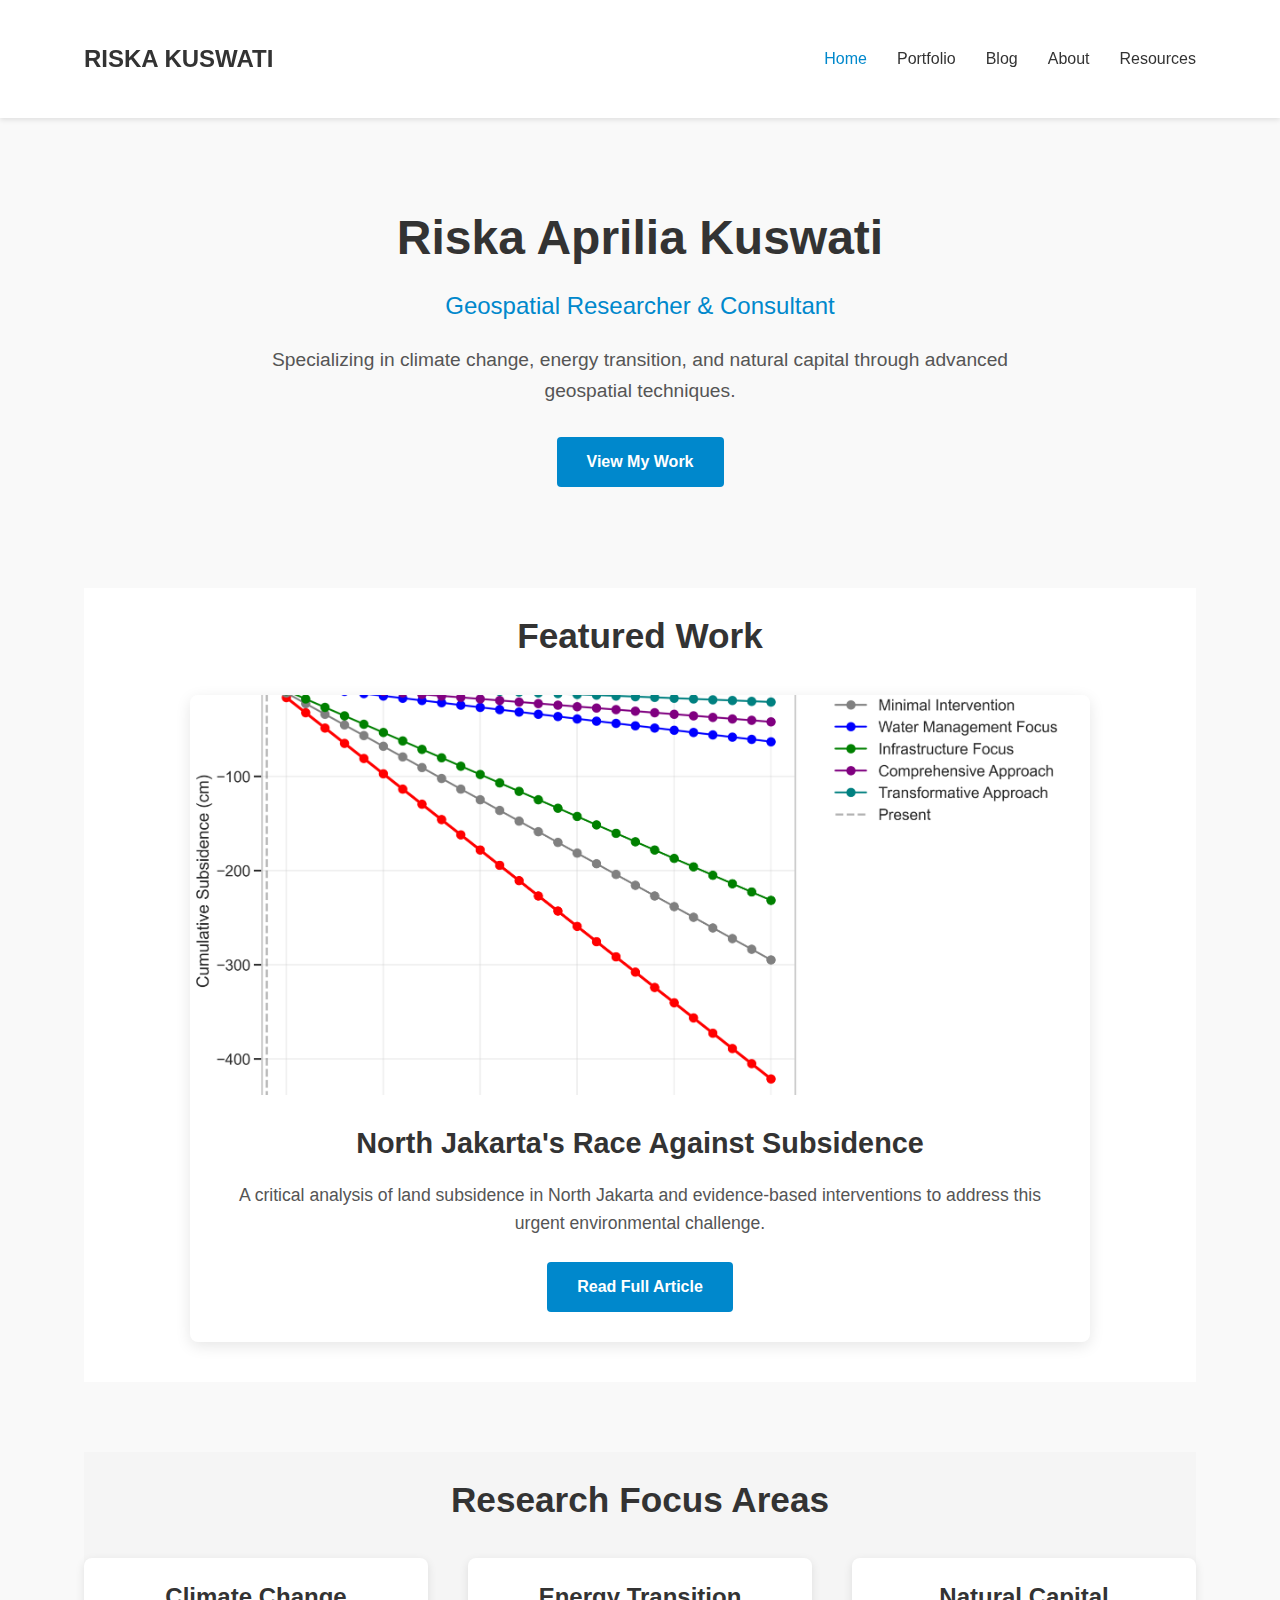
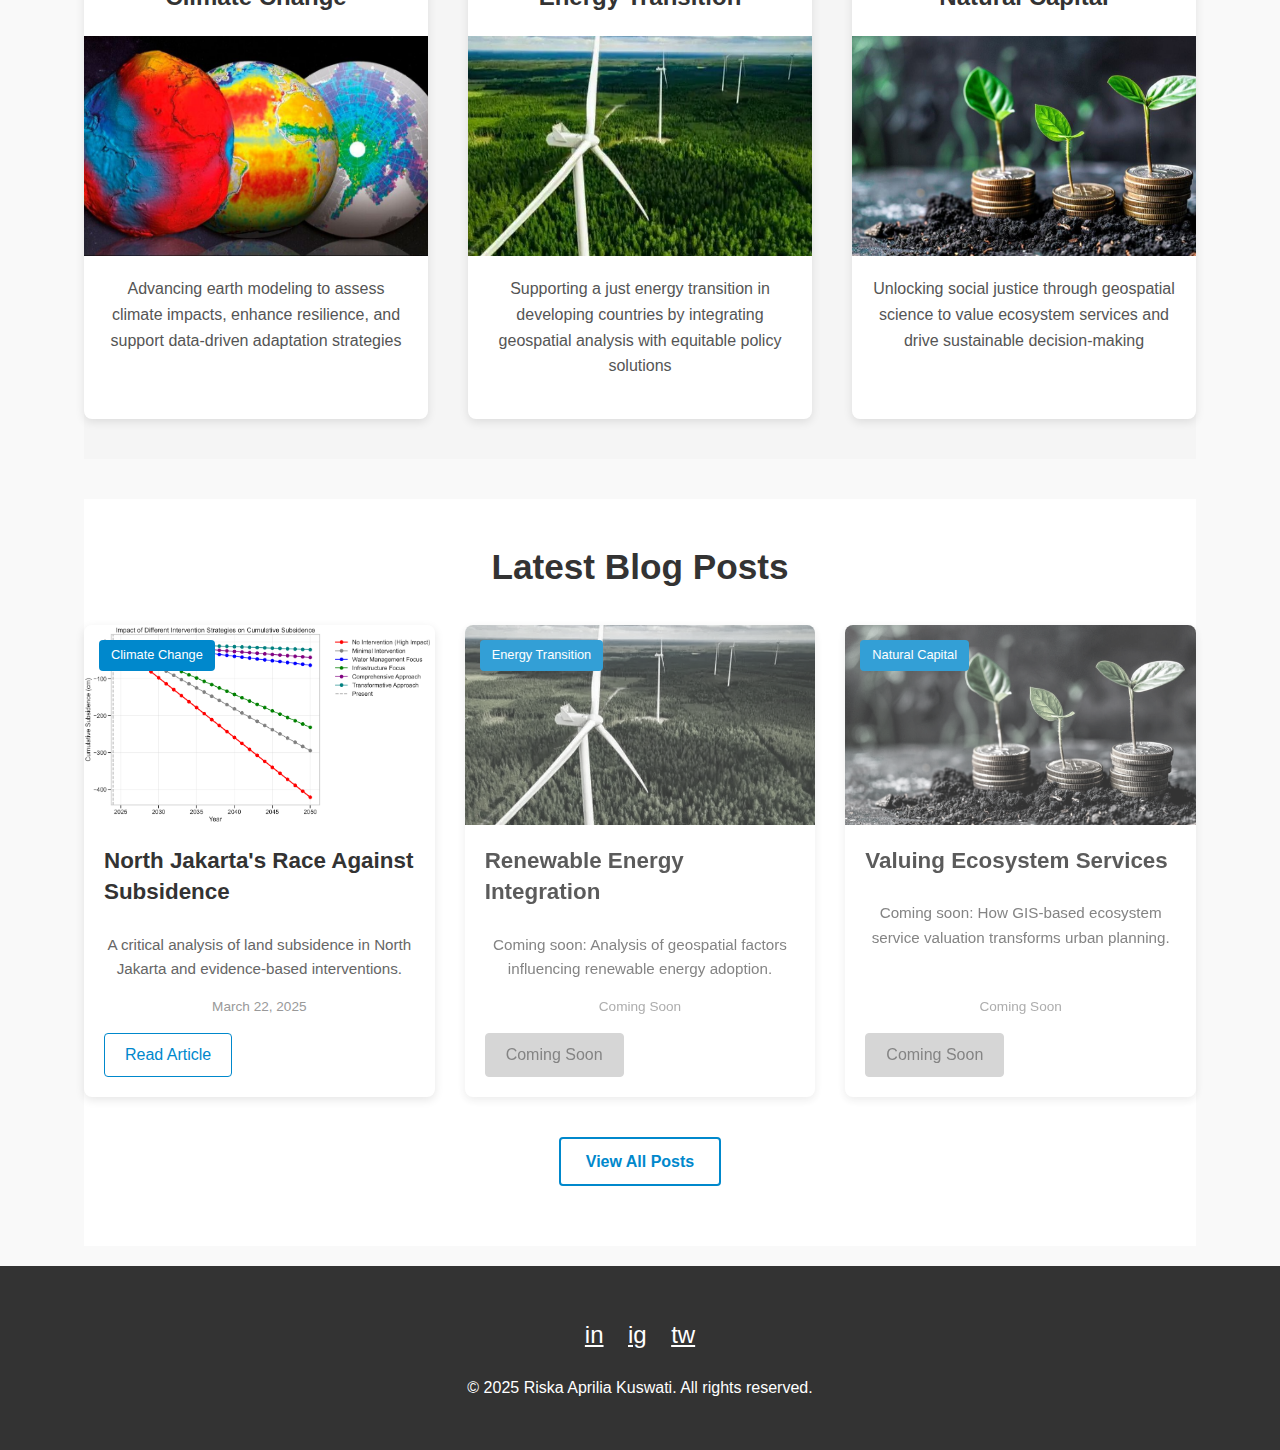
==== commit 57a1ecd9: "Update index.html" ====
--- a/index.html
+++ b/index.html
@@ -17,6 +17,7 @@
                     <li><a href="portfolio.html" class="nav-link">Portfolio</a></li>
                     <li><a href="blog.html" class="nav-link">Blog</a></li>
                     <li><a href="about.html" class="nav-link">About</a></li>
+                    <li><a href="resources.html" class="nav-link">Resources</a></li>
                 </ul>
                 <div class="menu-toggle">&#9776;</div>
             </nav>
--- a/styles.css
+++ b/styles.css
@@ -833,37 +833,11 @@
     padding: 0;
 }
 
-/* List layout for papers */
-.resources-list {
-    display: flex;
-    flex-direction: column;
-    gap: 1.5rem;
-}
-
-.paper-item {
-    background-color: #fff;
-    border-radius: 8px;
-    padding: 1.5rem;
-    box-shadow: 0 2px 10px rgba(0, 0, 0, 0.05);
-}
-
-.paper-item h3 {
-    margin-top: 0;
-    margin-bottom: 0.5rem;
-    color: #333;
-    font-size: 1.3rem;
-}
-
-.paper-meta {
-    font-style: italic;
-    color: #666;
-    margin-bottom: 1rem;
-}
-
-.paper-abstract {
-    margin-bottom: 1rem;
-    line-height: 1.5;
-    color: #555;
+/* Resource links container */
+.resource-links {
+    display: flex;
+    flex-wrap: wrap;
+    gap: 10px;
 }
 
 /* Resource links */
@@ -882,6 +856,60 @@
     background-color: #006699;
 }
 
+/* Secondary resource link */
+.resource-link.secondary {
+    background-color: #f5f5f5;
+    color: #0088cc;
+    border: 1px solid #0088cc;
+}
+
+.resource-link.secondary:hover {
+    background-color: #e0e0e0;
+    color: #0066aa;
+}
+
+/* Coming soon message */
+.coming-soon-message {
+    background-color: #f9f9f9;
+    border-left: 4px solid #0088cc;
+    padding: 15px 20px;
+    border-radius: 4px;
+    color: #555;
+}
+
+/* List layout for papers */
+.resources-list {
+    display: flex;
+    flex-direction: column;
+    gap: 1.5rem;
+}
+
+.paper-item {
+    background-color: #fff;
+    border-radius: 8px;
+    padding: 1.5rem;
+    box-shadow: 0 2px 10px rgba(0, 0, 0, 0.05);
+}
+
+.paper-item h3 {
+    margin-top: 0;
+    margin-bottom: 0.5rem;
+    color: #333;
+    font-size: 1.3rem;
+}
+
+.paper-meta {
+    font-style: italic;
+    color: #666;
+    margin-bottom: 1rem;
+}
+
+.paper-abstract {
+    margin-bottom: 1rem;
+    line-height: 1.5;
+    color: #555;
+}
+
 /* Footer */
 footer {
     background-color: #333;
@@ -976,4 +1004,14 @@
         top: 20px;
         left: 20px;
     }
-}
+    
+    .resource-links {
+        flex-direction: column;
+        gap: 8px;
+    }
+    
+    .resource-link {
+        width: 100%;
+        text-align: center;
+    }
+}
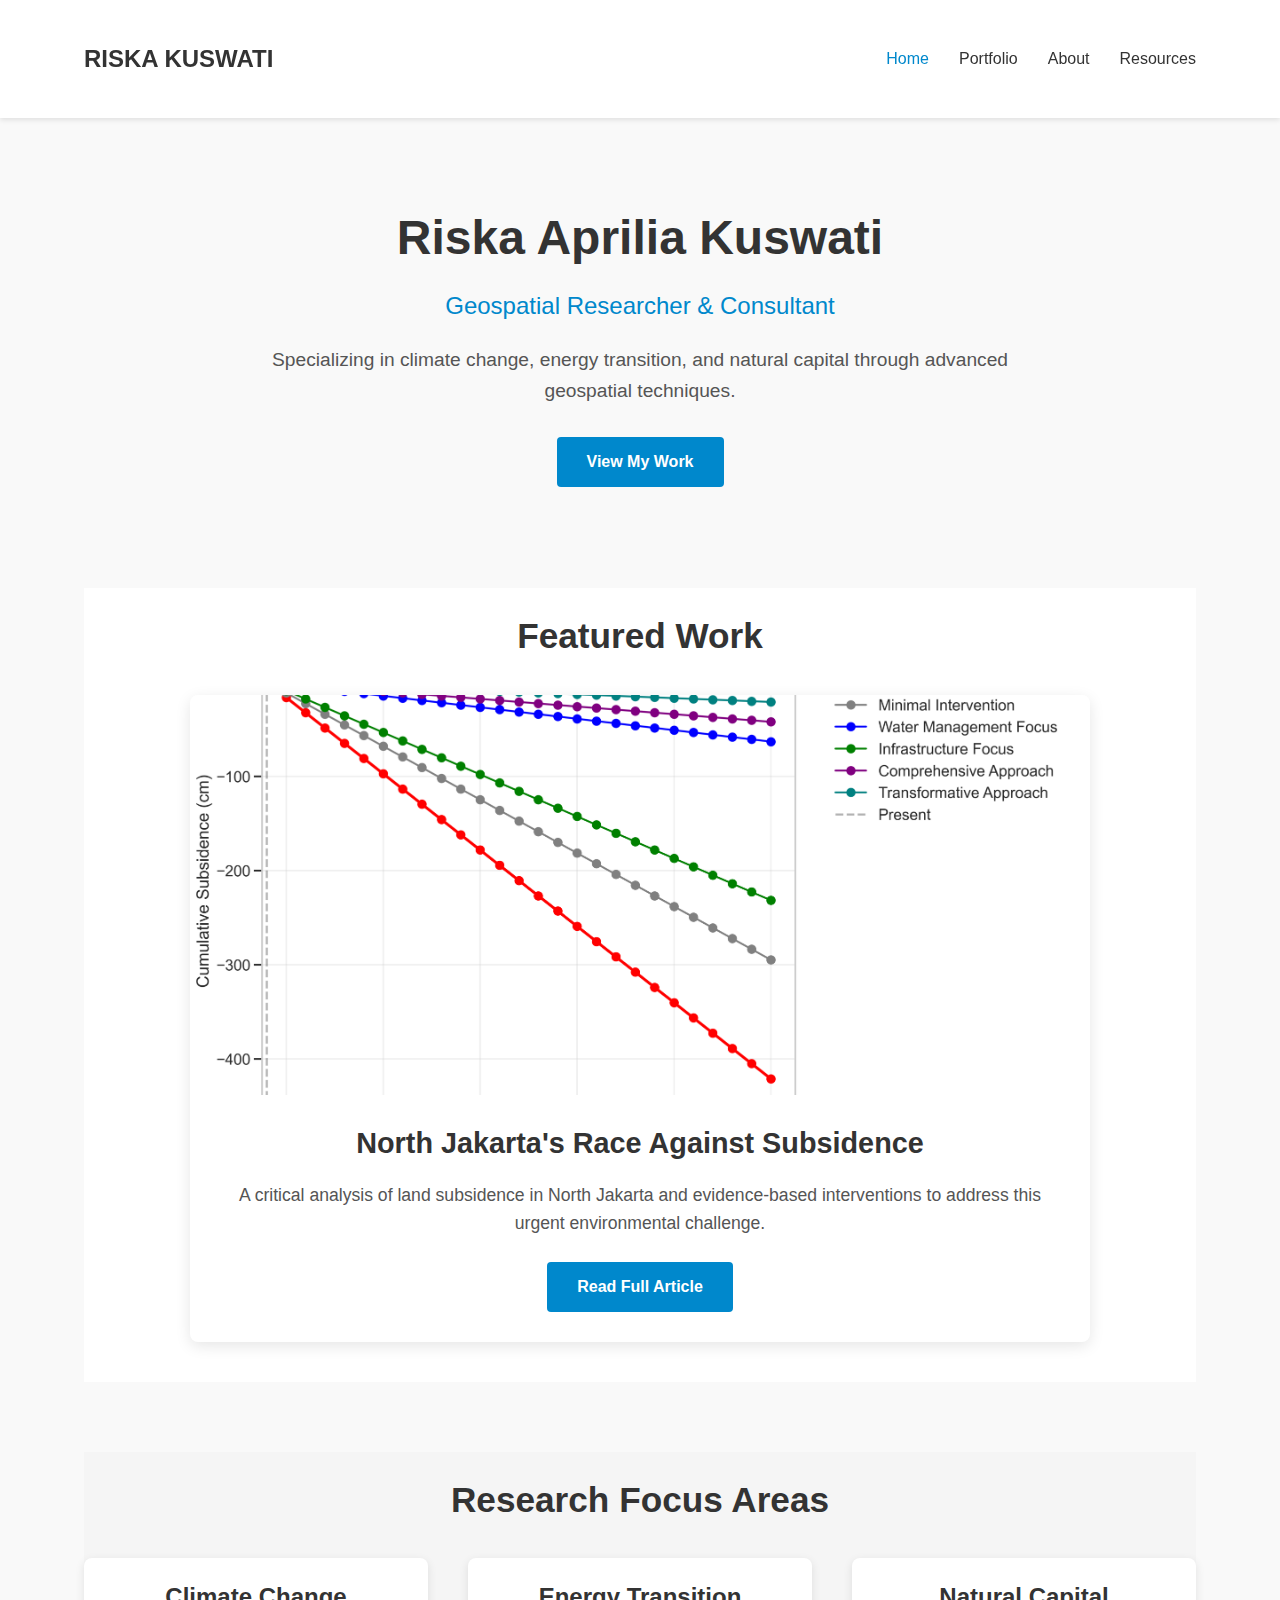
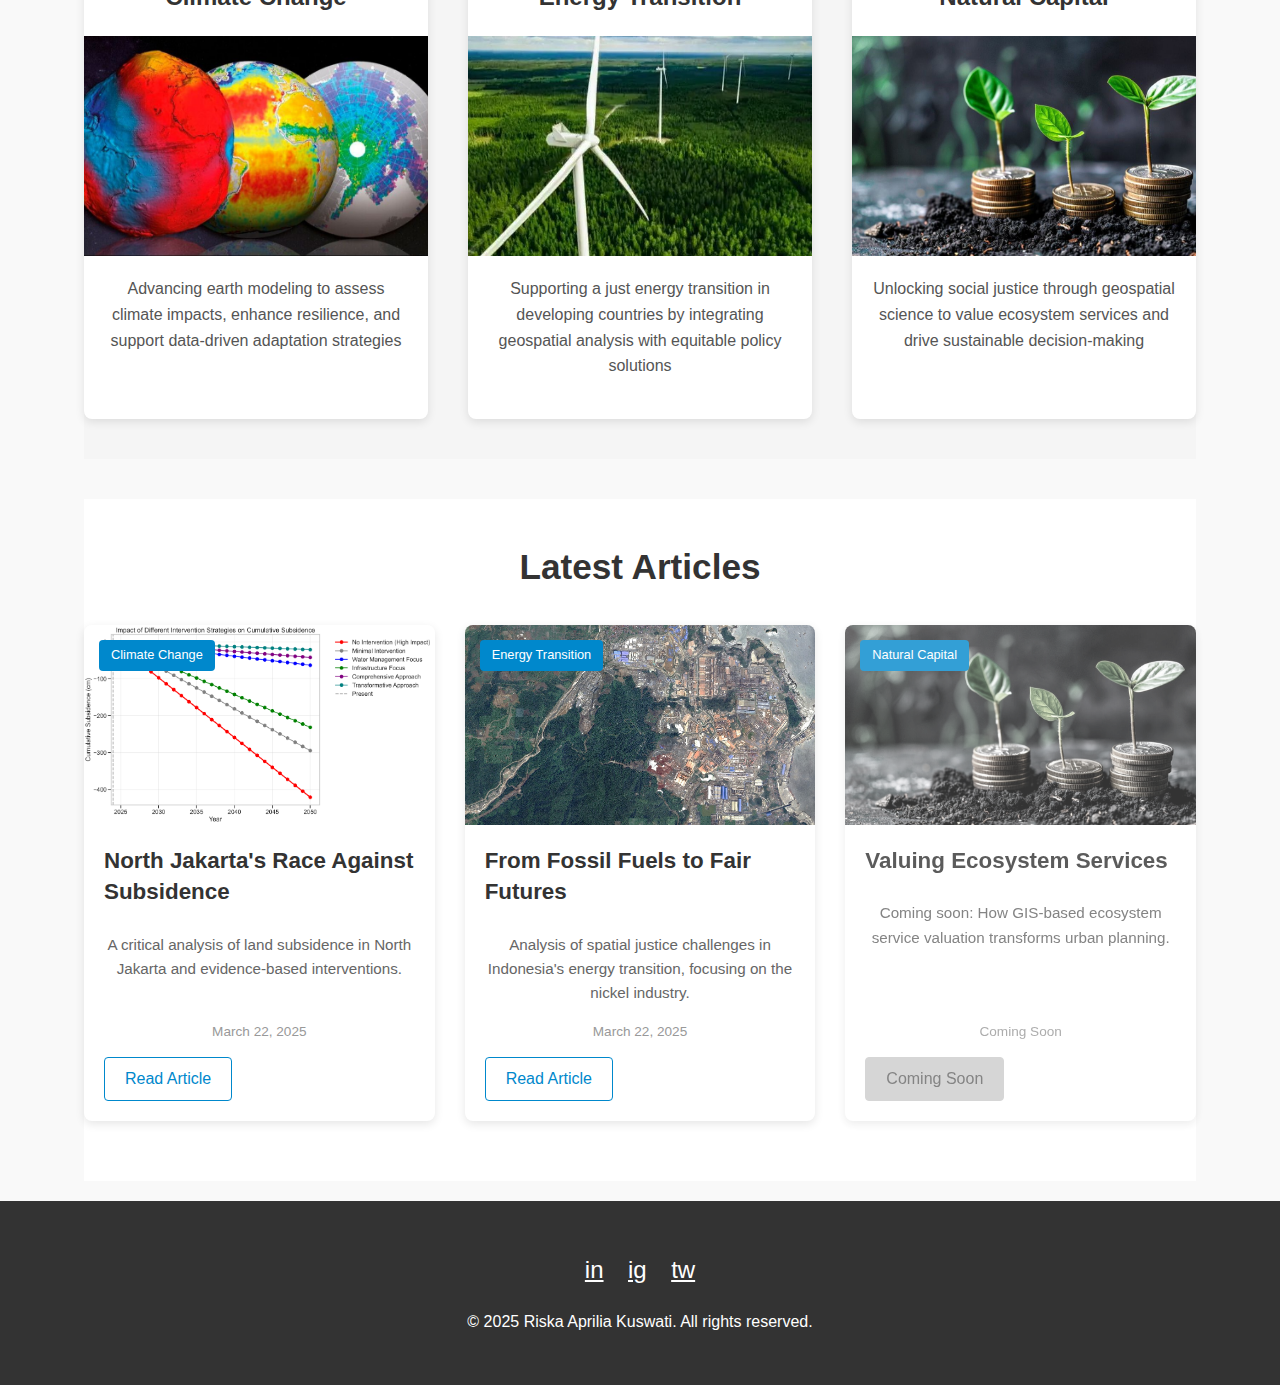
==== commit b9f0063d: "Update index.html" ====
--- a/index.html
+++ b/index.html
@@ -15,7 +15,6 @@
                 <ul class="nav-links">
                     <li><a href="index.html" class="nav-link active">Home</a></li>
                     <li><a href="portfolio.html" class="nav-link">Portfolio</a></li>
-                    <li><a href="blog.html" class="nav-link">Blog</a></li>
                     <li><a href="about.html" class="nav-link">About</a></li>
                     <li><a href="resources.html" class="nav-link">Resources</a></li>
                 </ul>
@@ -85,7 +84,7 @@
         
         <div class="container">
             <div class="latest-blogs">
-                <h2>Latest Blog Posts</h2>
+                <h2>Latest Articles</h2>
                 <div class="blog-grid">
                     <!-- Climate Change Post -->
                     <div class="blog-item">
@@ -101,18 +100,18 @@
                         <a href="jakarta-subsidence.html" class="read-more">Read Article</a>
                     </div>
                     
-                    <!-- Energy Transition Post (Placeholder) -->
-                    <div class="blog-item coming-soon">
+                    <!-- Energy Transition Post -->
+                    <div class="blog-item">
                         <div class="blog-category">Energy Transition</div>
-                        <div class="blog-img placeholder">
-                            <img src="images/energytransition.jpg" alt="Energy Transition">
+                        <div class="blog-img">
+                            <img src="images/morowali-industrial-park.jpg" alt="Energy Transition">
                         </div>
-                        <h3>Renewable Energy Integration</h3>
-                        <p class="blog-excerpt">Coming soon: Analysis of geospatial factors influencing renewable energy adoption.</p>
+                        <h3>From Fossil Fuels to Fair Futures</h3>
+                        <p class="blog-excerpt">Analysis of spatial justice challenges in Indonesia's energy transition, focusing on the nickel industry.</p>
                         <div class="blog-meta">
-                            <span class="blog-date">Coming Soon</span>
+                            <span class="blog-date">March 22, 2025</span>
                         </div>
-                        <span class="read-more disabled">Coming Soon</span>
+                        <a href="energy-transition-blog.html" class="read-more">Read Article</a>
                     </div>
                     
                     <!-- Natural Capital Post (Placeholder) -->
@@ -128,9 +127,6 @@
                         </div>
                         <span class="read-more disabled">Coming Soon</span>
                     </div>
-                </div>
-                <div class="view-all-container">
-                    <a href="blog.html" class="view-all-button">View All Posts</a>
                 </div>
             </div>
         </div>
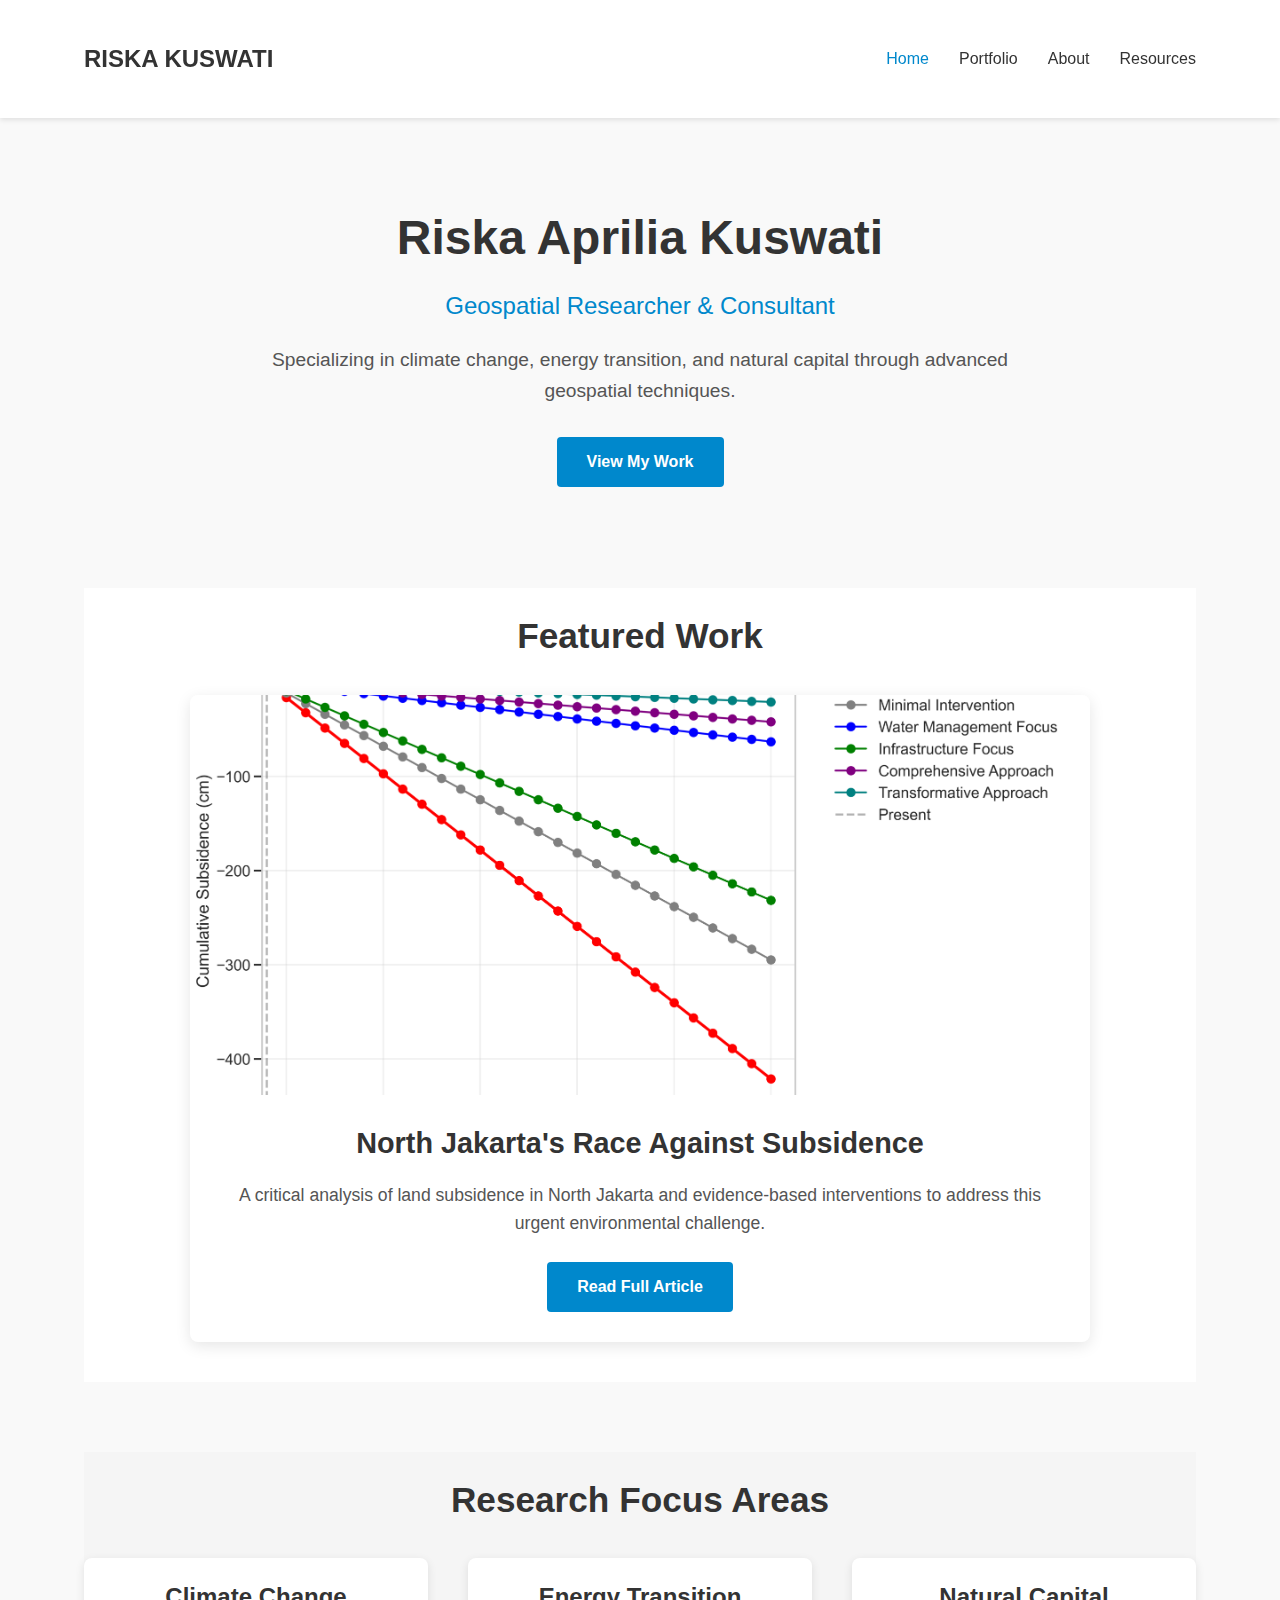
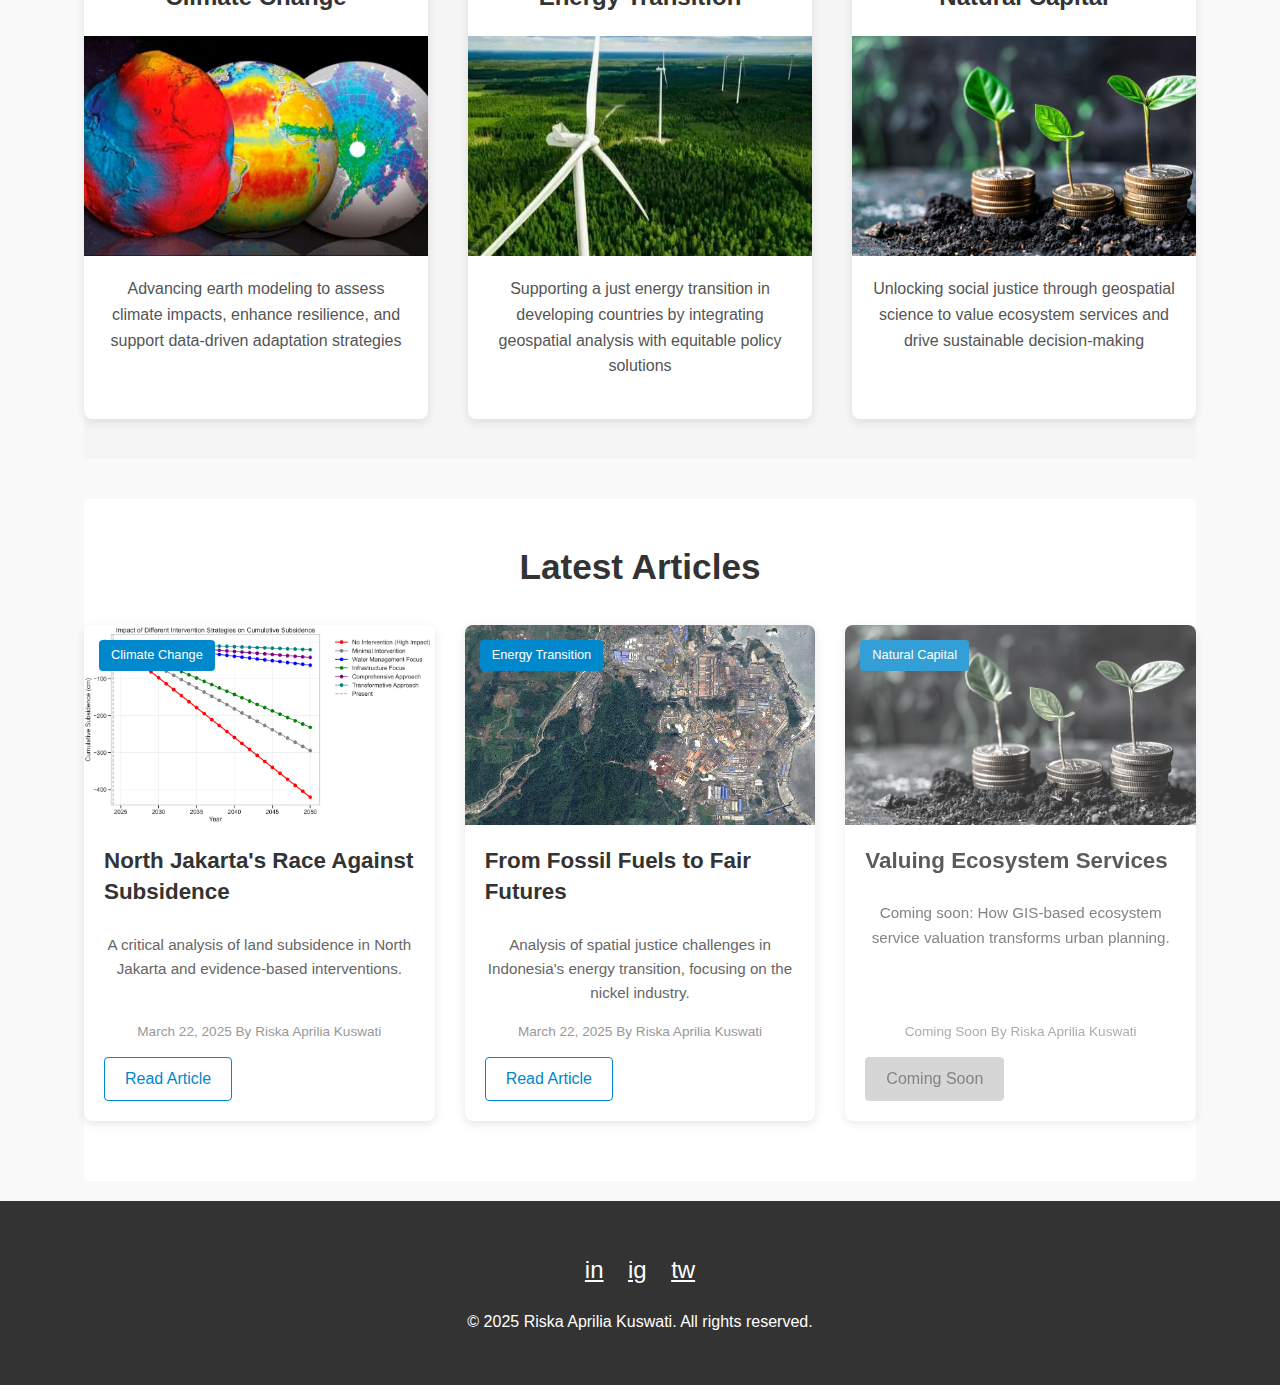
==== commit 6f7a0ab6: "Update index.html" ====
--- a/index.html
+++ b/index.html
@@ -3,8 +3,105 @@
 <head>
     <meta charset="UTF-8">
     <meta name="viewport" content="width=device-width, initial-scale=1.0">
-    <title>Riska Aprilia Kuswati - Home</title>
+    
+    <!-- Primary SEO Meta Tags -->
+    <title>Riska Aprilia Kuswati | Geospatial Researcher & Consultant | Official Website</title>
+    <meta name="description" content="Official website of Riska Aprilia Kuswati (Riska Kuswati), a leading geospatial researcher specializing in climate change, energy transition, and natural capital analysis.">
+    <meta name="keywords" content="Riska Aprilia Kuswati, Riska Kuswati, geospatial research, climate change, energy transition, natural capital, Jakarta subsidence, GIS expert, spatial analysis, Indonesia researcher">
+    <meta name="author" content="Riska Aprilia Kuswati">
+    
+    <!-- Open Graph Meta Tags (for social sharing) -->
+    <meta property="og:title" content="Riska Aprilia Kuswati | Geospatial Researcher & Consultant">
+    <meta property="og:description" content="Official website of Riska Aprilia Kuswati (Riska Kuswati). Specializing in climate change, energy transition, and natural capital through advanced geospatial techniques.">
+    <meta property="og:image" content="https://r1-ak.github.io/images/climatechange.jpg">
+    <meta property="og:url" content="https://r1-ak.github.io/">
+    <meta property="og:type" content="website">
+    <meta property="og:site_name" content="Riska Aprilia Kuswati">
+    
+    <!-- Twitter Card Meta Tags -->
+    <meta name="twitter:card" content="summary_large_image">
+    <meta name="twitter:title" content="Riska Aprilia Kuswati | Geospatial Researcher">
+    <meta name="twitter:description" content="Official website of Riska Aprilia Kuswati (Riska Kuswati). Geospatial research on climate change, energy transition, and natural capital.">
+    <meta name="twitter:image" content="https://r1-ak.github.io/images/climatechange.jpg">
+    <meta name="twitter:creator" content="@RiskaKuswati">
+    
+    <!-- Canonical URL -->
+    <link rel="canonical" href="https://r1-ak.github.io/">
+    
+    <!-- Additional SEO Meta Tags -->
+    <meta name="robots" content="index, follow">
+    <meta name="googlebot" content="index, follow">
+    <meta name="revisit-after" content="7 days">
+    <meta name="geo.region" content="ID">
+    <meta name="geo.placename" content="Jakarta">
+    
     <link rel="stylesheet" href="styles.css">
+    
+    <!-- Structured Data / Schema.org -->
+    <script type="application/ld+json">
+    {
+      "@context": "https://schema.org",
+      "@type": "ProfilePage",
+      "mainEntity": {
+        "@type": "Person",
+        "name": "Riska Aprilia Kuswati",
+        "alternateName": ["Riska Kuswati", "R. A. Kuswati"],
+        "jobTitle": "Geospatial Researcher & Consultant",
+        "description": "Specializing in climate change, energy transition, and natural capital through advanced geospatial techniques.",
+        "url": "https://r1-ak.github.io/",
+        "sameAs": [
+          "https://www.linkedin.com/in/riska-aprilia-kuswati",
+          "https://twitter.com/RiskaKuswati",
+          "https://instagram.com/riskakuswati"
+        ],
+        "knowsAbout": ["Geospatial Analysis", "Climate Change", "Energy Transition", "Natural Capital", "GIS", "Jakarta Subsidence", "Spatial Justice"],
+        "worksFor": {
+          "@type": "Organization",
+          "name": "Independent Researcher"
+        }
+      }
+    }
+    </script>
+    
+    <!-- Blog-specific Schema.org -->
+    <script type="application/ld+json">
+    {
+      "@context": "https://schema.org",
+      "@type": "Blog",
+      "url": "https://r1-ak.github.io/",
+      "name": "Riska Aprilia Kuswati's Geospatial Research Blog",
+      "description": "Professional blog by Riska Aprilia Kuswati (Riska Kuswati) featuring research on climate change, energy transition, and natural capital.",
+      "publisher": {
+        "@type": "Person",
+        "name": "Riska Aprilia Kuswati",
+        "alternateName": "Riska Kuswati"
+      },
+      "blogPost": [
+        {
+          "@type": "BlogPosting",
+          "headline": "North Jakarta's Race Against Subsidence",
+          "description": "A critical analysis of land subsidence in North Jakarta and evidence-based interventions to address this urgent environmental challenge.",
+          "datePublished": "2025-03-22",
+          "author": {
+            "@type": "Person",
+            "name": "Riska Aprilia Kuswati"
+          },
+          "image": "https://r1-ak.github.io/images/jakarta_intervention_effects.png"
+        },
+        {
+          "@type": "BlogPosting",
+          "headline": "From Fossil Fuels to Fair Futures",
+          "description": "Analysis of spatial justice challenges in Indonesia's energy transition, focusing on the nickel industry.",
+          "datePublished": "2025-03-22",
+          "author": {
+            "@type": "Person",
+            "name": "Riska Aprilia Kuswati"
+          },
+          "image": "https://r1-ak.github.io/images/morowali-industrial-park.jpg"
+        }
+      ]
+    }
+    </script>
 </head>
 <body>
     <!-- Header & Navigation -->
@@ -39,7 +136,7 @@
                 <h2>Featured Work</h2>
                 <div class="featured-item">
                     <div class="featured-img">
-                        <img src="images/jakarta_intervention_effects.png" alt="Jakarta Subsidence Study">
+                        <img src="images/jakarta_intervention_effects.png" alt="Jakarta Subsidence Study by Riska Aprilia Kuswati">
                     </div>
                     <h3>North Jakarta's Race Against Subsidence</h3>
                     <p>A critical analysis of land subsidence in North Jakarta and evidence-based interventions to address this urgent environmental challenge.</p>
@@ -56,7 +153,7 @@
                     <div class="research-item">
                         <h3>Climate Change</h3>
                         <div class="research-img">
-                            <img src="images/climatechange.jpg" alt="Climate Change Research">
+                            <img src="images/climatechange.jpg" alt="Climate Change Research by Riska Kuswati">
                         </div>
                         <p>Advancing earth modeling to assess climate impacts, enhance resilience, and support data-driven adaptation strategies</p>
                     </div>
@@ -65,7 +162,7 @@
                     <div class="research-item">
                         <h3>Energy Transition</h3>
                         <div class="research-img">
-                            <img src="images/energytransition.jpg" alt="Energy Transition Research">
+                            <img src="images/energytransition.jpg" alt="Energy Transition Research by Riska Aprilia Kuswati">
                         </div>
                         <p>Supporting a just energy transition in developing countries by integrating geospatial analysis with equitable policy solutions</p>
                     </div>
@@ -74,7 +171,7 @@
                     <div class="research-item">
                         <h3>Natural Capital</h3>
                         <div class="research-img">
-                            <img src="images/naturalcapital.jpg" alt="Natural Capital Research">
+                            <img src="images/naturalcapital.jpg" alt="Natural Capital Research by Riska Kuswati">
                         </div>
                         <p>Unlocking social justice through geospatial science to value ecosystem services and drive sustainable decision-making</p>
                     </div>
@@ -90,12 +187,13 @@
                     <div class="blog-item">
                         <div class="blog-category">Climate Change</div>
                         <div class="blog-img">
-                            <img src="images/jakarta_intervention_effects.png" alt="Jakarta Subsidence Study">
+                            <img src="images/jakarta_intervention_effects.png" alt="Jakarta Subsidence Study by Riska Aprilia Kuswati">
                         </div>
                         <h3>North Jakarta's Race Against Subsidence</h3>
                         <p class="blog-excerpt">A critical analysis of land subsidence in North Jakarta and evidence-based interventions.</p>
                         <div class="blog-meta">
                             <span class="blog-date">March 22, 2025</span>
+                            <span class="blog-author">By Riska Aprilia Kuswati</span>
                         </div>
                         <a href="jakarta-subsidence.html" class="read-more">Read Article</a>
                     </div>
@@ -104,12 +202,13 @@
                     <div class="blog-item">
                         <div class="blog-category">Energy Transition</div>
                         <div class="blog-img">
-                            <img src="images/morowali-industrial-park.jpg" alt="Energy Transition">
+                            <img src="images/morowali-industrial-park.jpg" alt="Energy Transition Research by Riska Kuswati">
                         </div>
                         <h3>From Fossil Fuels to Fair Futures</h3>
                         <p class="blog-excerpt">Analysis of spatial justice challenges in Indonesia's energy transition, focusing on the nickel industry.</p>
                         <div class="blog-meta">
                             <span class="blog-date">March 22, 2025</span>
+                            <span class="blog-author">By Riska Aprilia Kuswati</span>
                         </div>
                         <a href="energy-transition-blog.html" class="read-more">Read Article</a>
                     </div>
@@ -118,12 +217,13 @@
                     <div class="blog-item coming-soon">
                         <div class="blog-category">Natural Capital</div>
                         <div class="blog-img placeholder">
-                            <img src="images/naturalcapital.jpg" alt="Natural Capital">
+                            <img src="images/naturalcapital.jpg" alt="Natural Capital Research by Riska Aprilia Kuswati">
                         </div>
                         <h3>Valuing Ecosystem Services</h3>
                         <p class="blog-excerpt">Coming soon: How GIS-based ecosystem service valuation transforms urban planning.</p>
                         <div class="blog-meta">
                             <span class="blog-date">Coming Soon</span>
+                            <span class="blog-author">By Riska Aprilia Kuswati</span>
                         </div>
                         <span class="read-more disabled">Coming Soon</span>
                     </div>
@@ -137,9 +237,9 @@
         <div class="container">
             <div class="social-links">
                 <!-- Add your social media links here -->
-                <a href="#" title="LinkedIn">in</a>
-                <a href="#" title="Instagram">ig</a>
-                <a href="#" title="Twitter">tw</a>
+                <a href="https://www.linkedin.com/in/riska-aprilia-kuswati" title="LinkedIn">in</a>
+                <a href="https://instagram.com/riskakuswati" title="Instagram">ig</a>
+                <a href="https://twitter.com/RiskaKuswati" title="Twitter">tw</a>
             </div>
             <p>&copy; 2025 Riska Aprilia Kuswati. All rights reserved.</p>
         </div>
